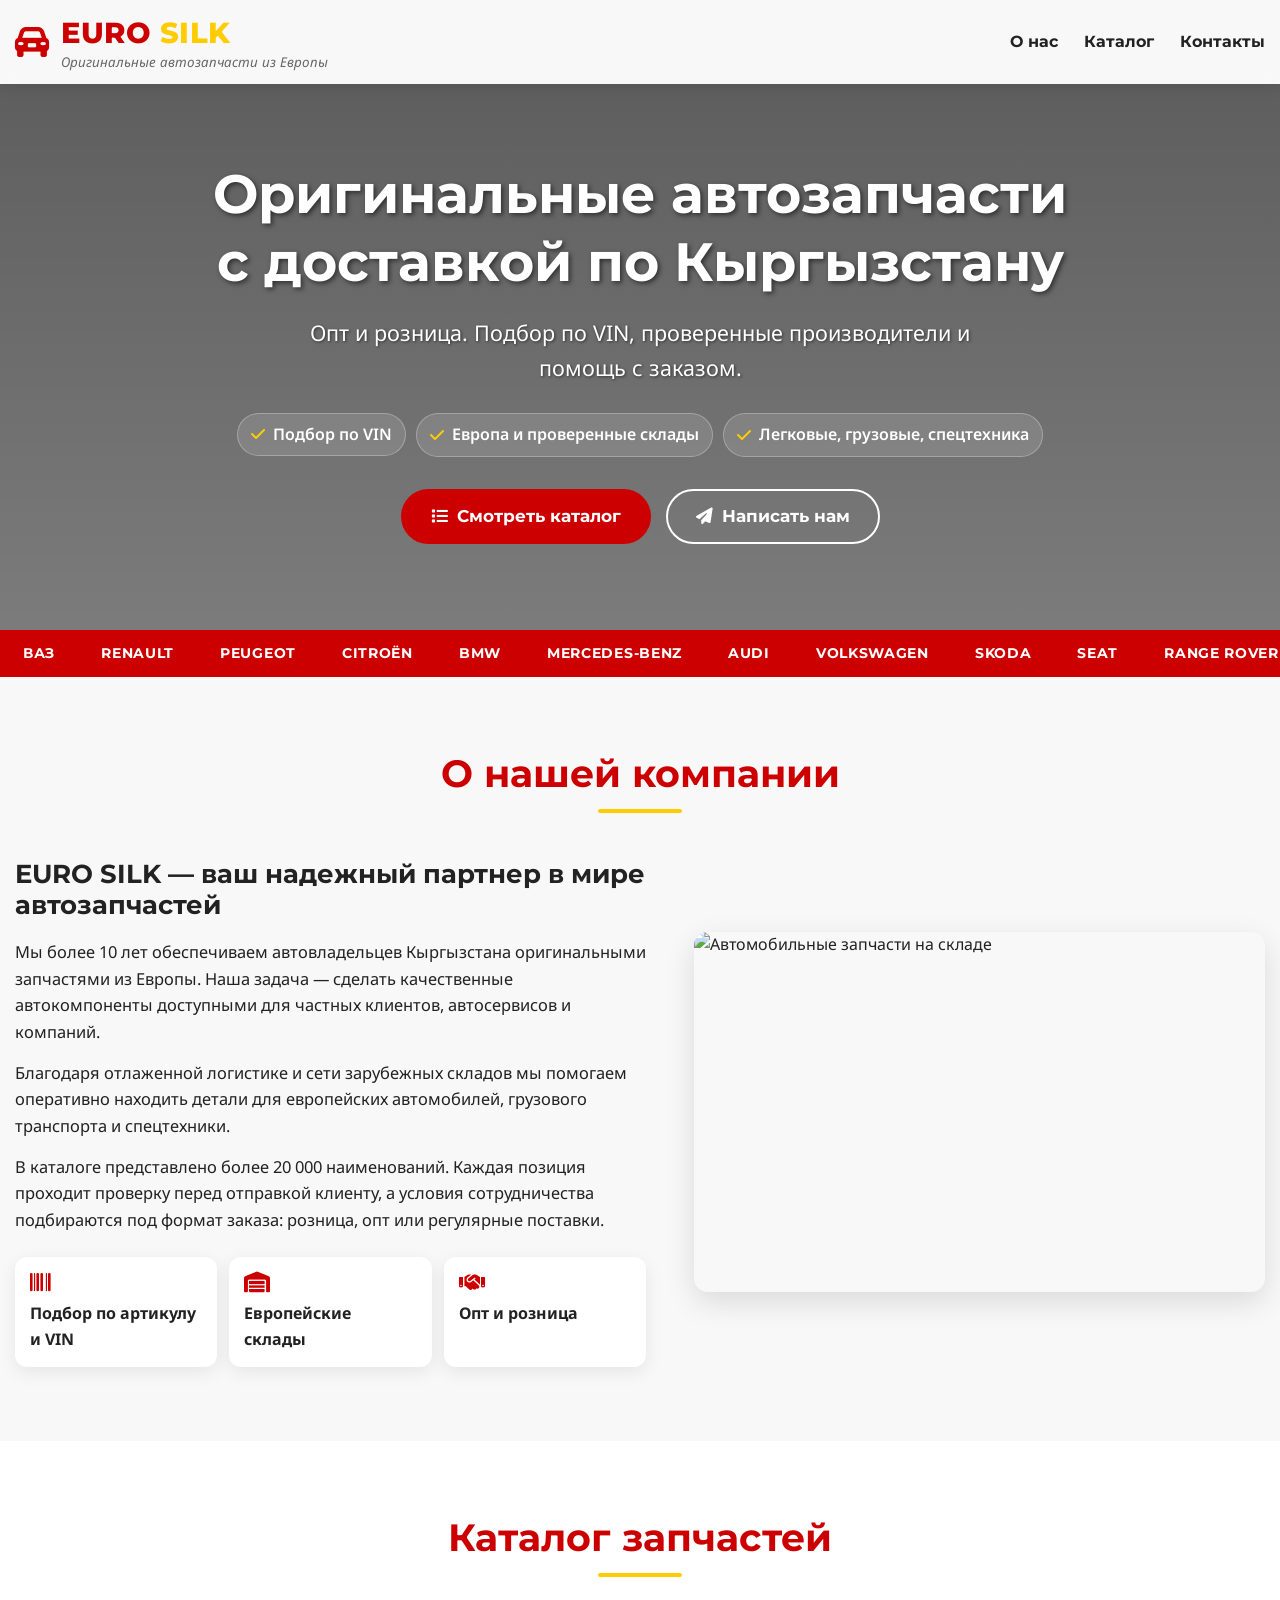
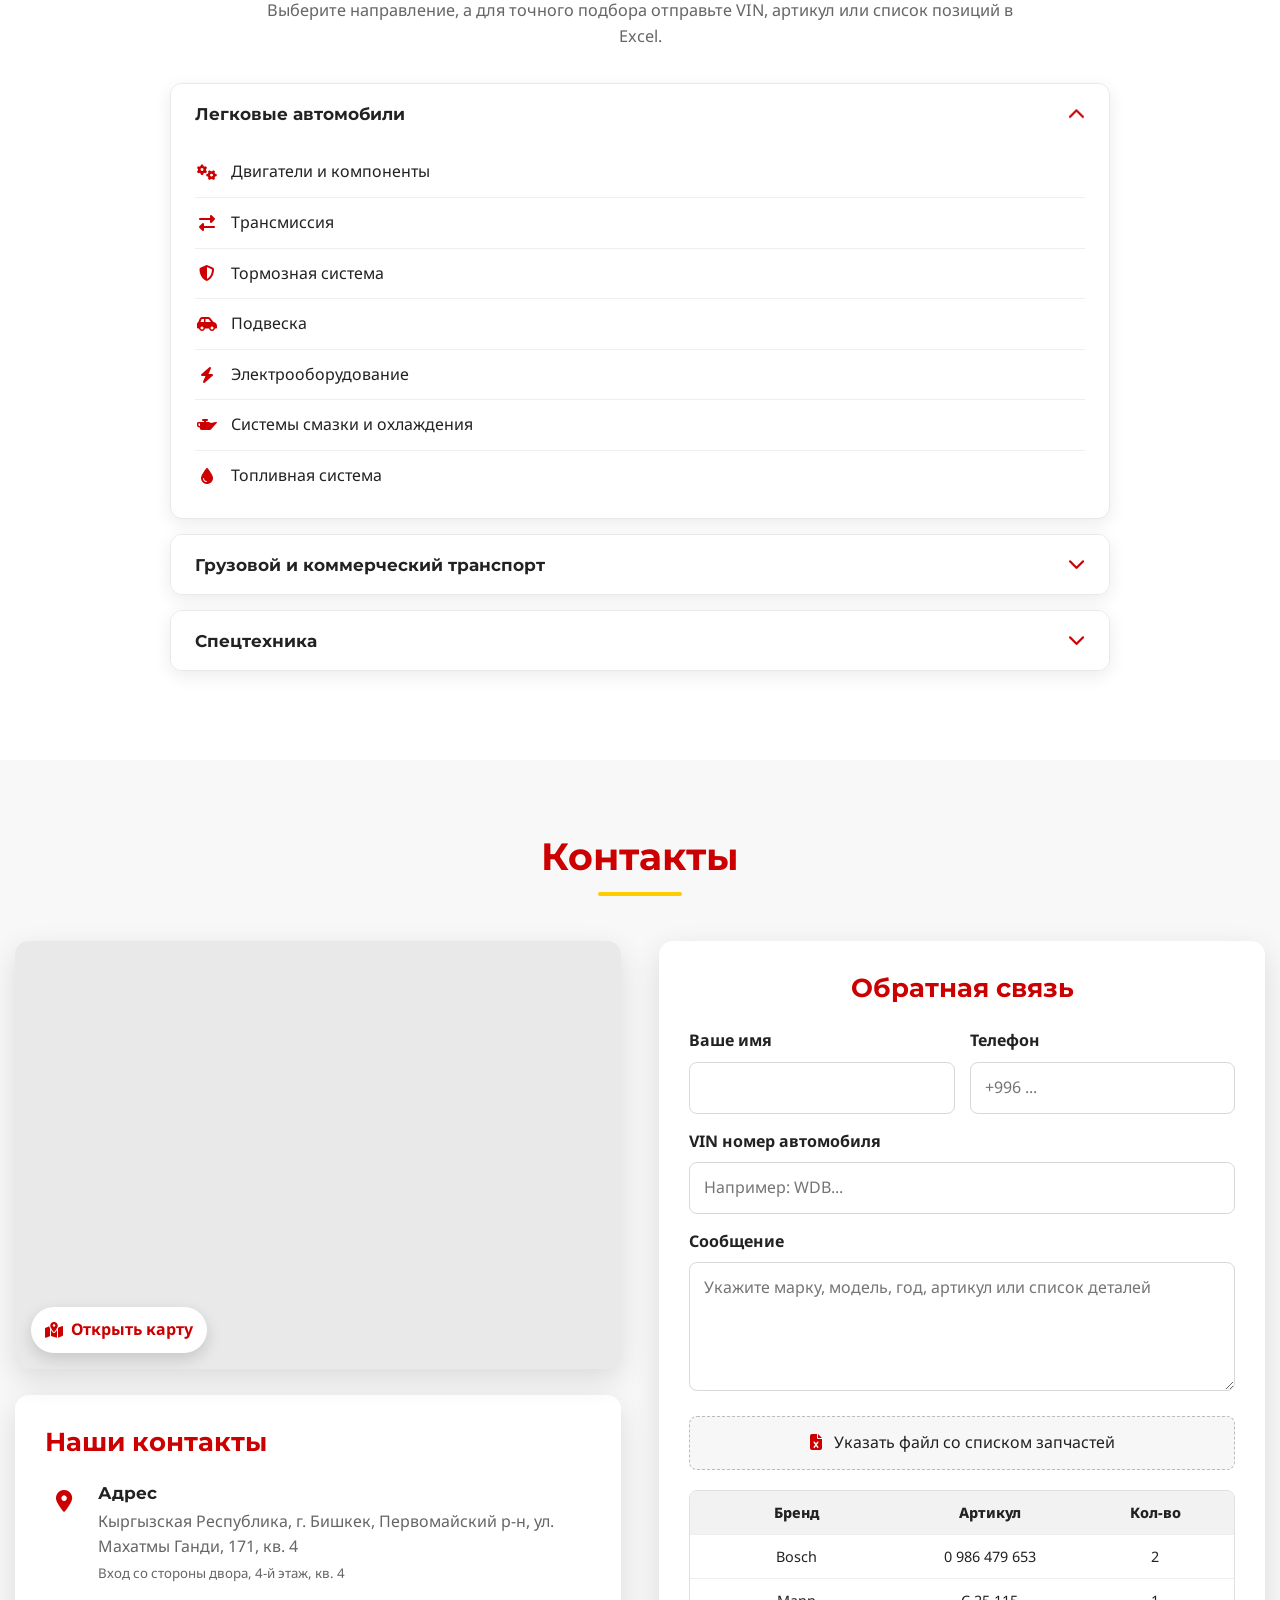
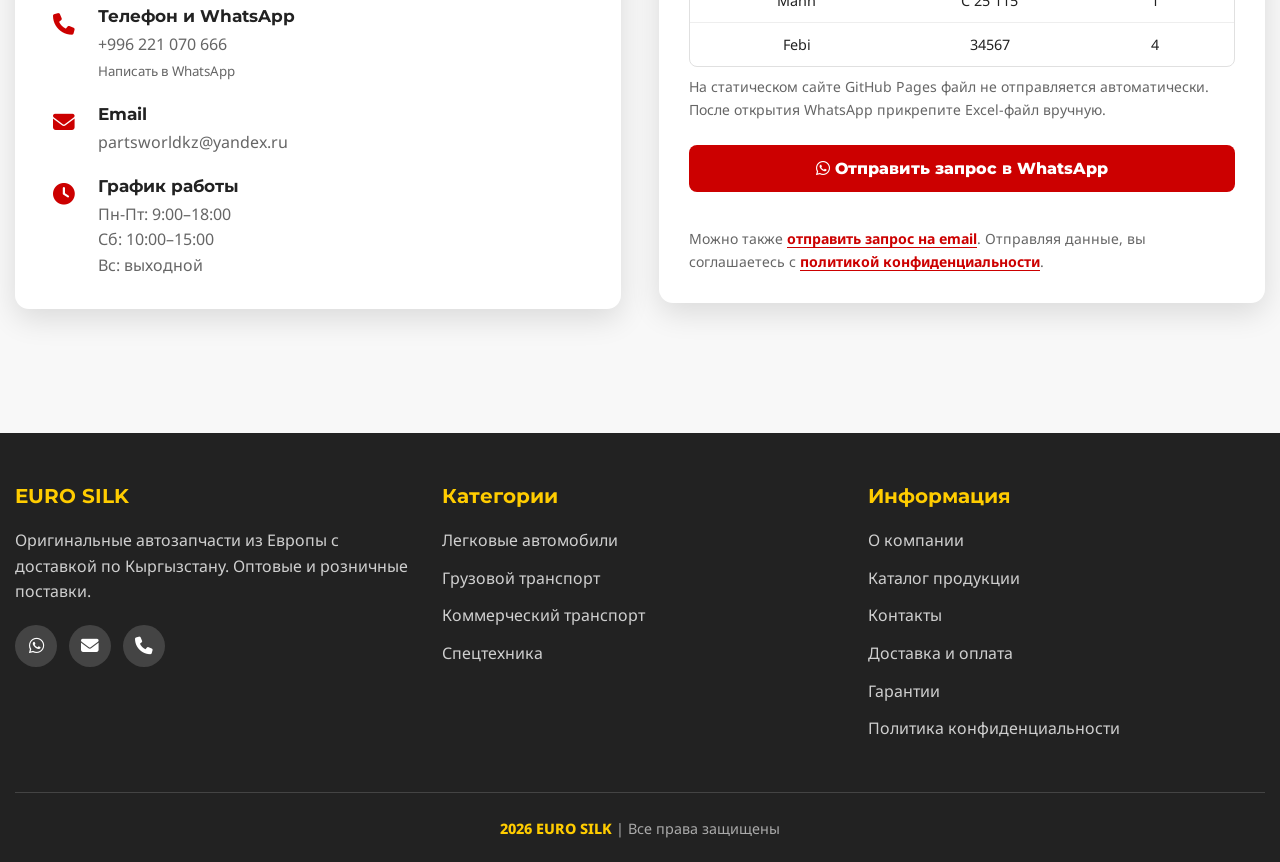
==== index.html @ 3d001e21 "Add files via upload" ====
<!doctype html>
<html lang="ru">
<head>
    <meta charset="utf-8">
    <meta name="viewport" content="width=device-width, initial-scale=1">
    <meta name="description" content="EURO SILK — оригинальные автозапчасти из Европы для легковых автомобилей, грузового транспорта и спецтехники с доставкой по Кыргызстану.">
    <meta name="theme-color" content="#cc0000">
    <meta property="og:title" content="EURO SILK | Автозапчасти из Европы в Кыргызстане">
    <meta property="og:description" content="Подбор по VIN, опт и розница, доставка по Кыргызстану.">
    <meta property="og:type" content="website">
    <title>EURO SILK | Автозапчасти из Европы в Кыргызстане</title>
    <link rel="icon" href="favicon.svg" type="image/svg+xml">
    <link rel="preconnect" href="https://fonts.googleapis.com">
    <link rel="preconnect" href="https://fonts.gstatic.com" crossorigin>
    <link rel="preconnect" href="https://cdnjs.cloudflare.com">
    <link rel="stylesheet" href="https://cdnjs.cloudflare.com/ajax/libs/font-awesome/6.4.0/css/all.min.css">
    <link href="https://fonts.googleapis.com/css2?family=Montserrat:wght@400;500;600;700;800&family=Noto+Sans:wght@400;500;600&display=swap" rel="stylesheet">
    <style>
        :root {
            --primary: #cc0000;
            --primary-dark: #a90000;
            --secondary: #ffcc00;
            --dark: #222222;
            --light: #f8f8f8;
            --muted: #666666;
            --white: #ffffff;
            --line: #e8e8e8;
            --shadow: 0 10px 30px rgba(0, 0, 0, 0.12);
            --transition: all 0.25s ease;
            --header-height: 84px;
        }

        * {
            box-sizing: border-box;
            margin: 0;
            padding: 0;
        }

        html {
            scroll-behavior: smooth;
            scroll-padding-top: calc(var(--header-height) + 18px);
        }

        body {
            min-width: 320px;
            font-family: 'Noto Sans', Arial, sans-serif;
            line-height: 1.6;
            color: var(--dark);
            background: var(--light);
            overflow-x: hidden;
        }

        h1,
        h2,
        h3,
        h4 {
            font-family: 'Montserrat', Arial, sans-serif;
            line-height: 1.25;
        }

        a {
            color: inherit;
            text-decoration: none;
            transition: var(--transition);
        }

        img {
            display: block;
            max-width: 100%;
            height: auto;
        }

        :focus-visible {
            outline: 3px solid var(--secondary);
            outline-offset: 3px;
        }

        .skip-link {
            position: absolute;
            left: 16px;
            top: -60px;
            z-index: 2000;
            padding: 10px 14px;
            border-radius: 999px;
            background: var(--dark);
            color: var(--white);
        }

        .skip-link:focus {
            top: 16px;
        }

        .container {
            width: min(100% - 30px, 1400px);
            margin: 0 auto;
        }

        .btn {
            display: inline-flex;
            align-items: center;
            justify-content: center;
            gap: 9px;
            min-height: 48px;
            padding: 12px 28px;
            border: 2px solid var(--primary);
            border-radius: 999px;
            background: var(--primary);
            color: var(--white);
            font-family: 'Montserrat', Arial, sans-serif;
            font-size: 1.04rem;
            font-weight: 700;
            text-align: center;
            cursor: pointer;
        }

        .btn:hover {
            transform: translateY(-2px);
            background: transparent;
            color: var(--primary);
            box-shadow: 0 10px 18px rgba(0, 0, 0, 0.12);
        }

        .btn-outline {
            border-color: var(--white);
            background: transparent;
            color: var(--white);
        }

        .btn-outline:hover {
            background: var(--white);
            color: var(--primary);
        }

        header {
            position: fixed;
            top: 0;
            left: 0;
            z-index: 1000;
            width: 100%;
            min-height: var(--header-height);
            background: rgba(255, 255, 255, 0.96);
            box-shadow: 0 2px 15px rgba(0, 0, 0, 0.1);
            backdrop-filter: blur(8px);
        }

        .header-container {
            min-height: var(--header-height);
            display: flex;
            align-items: center;
            justify-content: space-between;
            gap: 24px;
        }

        .logo {
            display: inline-flex;
            align-items: center;
            gap: 12px;
            flex-shrink: 0;
        }

        .logo:hover {
            transform: scale(1.01);
        }

        .logo-icon {
            color: var(--primary);
            font-size: 2.15rem;
        }

        .logo-text {
            font-family: 'Montserrat', Arial, sans-serif;
            font-size: 1.8rem;
            font-weight: 800;
            letter-spacing: 0.5px;
            color: var(--primary);
        }

        .logo-text span {
            color: var(--secondary);
        }

        .slogan {
            margin-top: -4px;
            color: var(--muted);
            font-size: 0.84rem;
            font-style: italic;
        }

        nav ul {
            display: flex;
            align-items: center;
            gap: 26px;
            list-style: none;
        }

        nav a {
            position: relative;
            display: inline-block;
            padding: 6px 0;
            font-family: 'Montserrat', Arial, sans-serif;
            font-weight: 700;
        }

        nav a:hover {
            color: var(--primary);
        }

        nav a::after {
            content: '';
            position: absolute;
            left: 0;
            bottom: 0;
            width: 0;
            height: 2px;
            background: var(--primary);
            transition: width 0.25s ease;
        }

        nav a:hover::after {
            width: 100%;
        }

        .mobile-menu-btn {
            display: none;
            width: 44px;
            height: 44px;
            border: 0;
            border-radius: 50%;
            background: #f2f2f2;
            color: var(--primary);
            font-size: 1.45rem;
            cursor: pointer;
        }

        .hero {
            min-height: 630px;
            display: flex;
            align-items: center;
            padding: calc(var(--header-height) + 60px) 0 70px;
            color: var(--white);
            text-align: center;
            background:
                linear-gradient(rgba(0, 0, 0, 0.64), rgba(0, 0, 0, 0.5)),
                url('https://images.unsplash.com/photo-1541899481282-d53bffe3c35d?auto=format&fit=crop&w=1920&q=80') center / cover no-repeat;
        }

        .hero-content {
            max-width: 880px;
            animation: fadeInUp 0.7s ease both;
        }

        .hero h1 {
            margin-bottom: 20px;
            font-size: clamp(2rem, 5vw, 3.4rem);
            text-shadow: 2px 2px 5px rgba(0, 0, 0, 0.55);
        }

        .hero p {
            margin: 0 auto 28px;
            max-width: 720px;
            font-size: clamp(1.05rem, 2vw, 1.35rem);
            text-shadow: 1px 1px 3px rgba(0, 0, 0, 0.55);
        }

        .hero-points {
            display: flex;
            flex-wrap: wrap;
            justify-content: center;
            gap: 10px;
            margin: 0 auto 32px;
            list-style: none;
        }

        .hero-points li {
            display: inline-flex;
            align-items: center;
            gap: 8px;
            padding: 8px 13px;
            border: 1px solid rgba(255, 255, 255, 0.28);
            border-radius: 999px;
            background: rgba(255, 255, 255, 0.12);
            backdrop-filter: blur(2px);
            font-weight: 600;
        }

        .hero-points i {
            color: var(--secondary);
        }

        .btn-container {
            display: flex;
            flex-wrap: wrap;
            justify-content: center;
            gap: 15px;
        }

        .brands-marquee {
            overflow: hidden;
            background: var(--primary);
            color: var(--white);
            padding: 12px 0;
        }

        .brands-track {
            display: flex;
            width: max-content;
            animation: scroll 34s linear infinite;
        }

        .brands-set {
            display: flex;
            align-items: center;
            white-space: nowrap;
        }

        .brand-item,
        .brand-icon {
            display: inline-flex;
            align-items: center;
            margin: 0 23px;
            font-family: 'Montserrat', Arial, sans-serif;
            font-size: 0.88rem;
            font-weight: 700;
            letter-spacing: 0.7px;
            text-transform: uppercase;
        }

        .brand-icon {
            color: var(--secondary);
            font-size: 1.05rem;
        }

        section {
            padding: 74px 0;
        }

        .section-title {
            margin-bottom: 45px;
            text-align: center;
        }

        .section-title h2 {
            position: relative;
            display: inline-block;
            padding-bottom: 15px;
            color: var(--primary);
            font-size: clamp(1.8rem, 3vw, 2.35rem);
        }

        .section-title h2::after {
            content: '';
            position: absolute;
            left: 50%;
            bottom: 0;
            width: 84px;
            height: 4px;
            border-radius: 999px;
            background: var(--secondary);
            transform: translateX(-50%);
        }

        .about-content {
            display: grid;
            grid-template-columns: minmax(0, 1.05fr) minmax(320px, 0.95fr);
            align-items: center;
            gap: 48px;
        }

        .about-text h3 {
            margin-bottom: 18px;
            color: var(--dark);
            font-size: clamp(1.35rem, 2vw, 1.85rem);
        }

        .about-text p {
            margin-bottom: 15px;
            font-size: 1.03rem;
        }

        .about-list {
            display: grid;
            grid-template-columns: repeat(3, 1fr);
            gap: 12px;
            margin-top: 24px;
            list-style: none;
        }

        .about-list li {
            min-height: 92px;
            padding: 15px;
            border-radius: 12px;
            background: var(--white);
            box-shadow: 0 5px 18px rgba(0, 0, 0, 0.08);
            font-weight: 700;
        }

        .about-list i {
            display: block;
            margin-bottom: 8px;
            color: var(--primary);
            font-size: 1.3rem;
        }

        .about-image {
            overflow: hidden;
            border-radius: 14px;
            box-shadow: var(--shadow);
        }

        .about-image img {
            width: 100%;
            min-height: 360px;
            object-fit: cover;
            transition: transform 0.5s ease;
        }

        .about-image:hover img {
            transform: scale(1.035);
        }

        .categories {
            background: #fff;
        }

        .catalog-intro {
            max-width: 760px;
            margin: -25px auto 34px;
            color: var(--muted);
            text-align: center;
            font-size: 1.02rem;
        }

        .catalog-accordion {
            max-width: 940px;
            margin: 0 auto;
        }

        .accordion-item {
            overflow: hidden;
            margin-bottom: 15px;
            border: 1px solid var(--line);
            border-radius: 12px;
            background: var(--white);
            box-shadow: 0 5px 18px rgba(0, 0, 0, 0.08);
        }

        .accordion-header {
            width: 100%;
            display: flex;
            align-items: center;
            justify-content: space-between;
            gap: 16px;
            padding: 19px 24px;
            border: 0;
            background: var(--white);
            color: var(--dark);
            font-family: 'Montserrat', Arial, sans-serif;
            font-size: 1.08rem;
            font-weight: 700;
            text-align: left;
            cursor: pointer;
            transition: var(--transition);
        }

        .accordion-header:hover {
            background: #f6f6f6;
        }

        .accordion-header i {
            color: var(--primary);
            transition: transform 0.25s ease;
        }

        .accordion-header[aria-expanded="true"] i {
            transform: rotate(180deg);
        }

        .accordion-content {
            max-height: 0;
            overflow: hidden;
            transition: max-height 0.28s ease;
        }

        .accordion-content ul {
            list-style: none;
            padding: 4px 24px 18px;
        }

        .accordion-content li {
            display: flex;
            align-items: center;
            padding: 12px 0;
            border-bottom: 1px solid #eeeeee;
        }

        .accordion-content li:last-child {
            border-bottom: 0;
        }

        .accordion-content li i {
            width: 24px;
            margin-right: 12px;
            color: var(--primary);
            text-align: center;
        }

        .contacts-content {
            display: grid;
            grid-template-columns: minmax(0, 1fr) minmax(320px, 1fr);
            gap: 38px;
            align-items: start;
        }

        .contacts-left {
            display: flex;
            flex-direction: column;
            gap: 26px;
        }

        .map-container {
            overflow: hidden;
            min-height: 420px;
            border-radius: 14px;
            background: #e9e9e9;
            box-shadow: var(--shadow);
            position: relative;
        }

        .map-container iframe {
            width: 100%;
            height: 420px;
            border: 0;
        }

        .map-link {
            position: absolute;
            left: 16px;
            bottom: 16px;
            display: inline-flex;
            align-items: center;
            gap: 8px;
            padding: 10px 14px;
            border-radius: 999px;
            background: var(--white);
            color: var(--primary);
            font-weight: 700;
            box-shadow: 0 6px 16px rgba(0, 0, 0, 0.15);
        }

        .contact-info,
        .feedback-form {
            padding: 30px;
            border-radius: 14px;
            background: var(--white);
            box-shadow: var(--shadow);
        }

        .contact-info h3,
        .feedback-form h3 {
            margin-bottom: 24px;
            color: var(--primary);
            font-size: 1.65rem;
        }

        .feedback-form h3 {
            text-align: center;
        }

        .contact-item {
            display: flex;
            gap: 15px;
            margin-bottom: 20px;
        }

        .contact-item:last-child {
            margin-bottom: 0;
        }

        .contact-icon {
            min-width: 38px;
            padding-top: 2px;
            color: var(--primary);
            font-size: 1.35rem;
            text-align: center;
        }

        .contact-details h4 {
            margin-bottom: 5px;
            font-size: 1.08rem;
        }

        .contact-details p,
        .contact-details small {
            color: var(--muted);
        }

        .contact-details a:hover {
            color: var(--primary);
        }

        .form-row {
            display: grid;
            grid-template-columns: 1fr 1fr;
            gap: 15px;
        }

        .form-group {
            margin-bottom: 15px;
        }

        .form-group label {
            display: block;
            margin-bottom: 8px;
            font-weight: 700;
        }

        .form-control {
            width: 100%;
            padding: 12px 14px;
            border: 1px solid #d8d8d8;
            border-radius: 8px;
            background: var(--white);
            color: var(--dark);
            font: inherit;
            transition: var(--transition);
        }

        .form-control:focus {
            border-color: var(--primary);
            outline: none;
            box-shadow: 0 0 0 4px rgba(204, 0, 0, 0.1);
        }

        textarea.form-control {
            min-height: 112px;
            resize: vertical;
        }

        .file-upload {
            margin-top: 18px;
        }

        .file-upload-label {
            position: relative;
            display: block;
            padding: 13px 15px;
            border: 1px dashed #bbbbbb;
            border-radius: 8px;
            background: #f7f7f7;
            text-align: center;
            cursor: pointer;
            transition: var(--transition);
        }

        .file-upload-label:hover {
            border-color: var(--primary);
            background: #f0f0f0;
        }

        .file-upload-label i {
            margin-right: 8px;
            color: var(--primary);
        }

        .file-upload-input {
            position: absolute;
            inset: 0;
            width: 100%;
            height: 100%;
            opacity: 0;
            cursor: pointer;
        }

        .file-name,
        .form-note,
        .form-status {
            margin-top: 9px;
            color: var(--muted);
            font-size: 0.88rem;
        }

        .form-status {
            min-height: 1.3em;
            color: var(--primary);
            font-weight: 700;
            text-align: center;
        }

        .excel-example {
            overflow: hidden;
            margin-top: 20px;
            border: 1px solid #e0e0e0;
            border-radius: 8px;
        }

        .excel-header,
        .excel-row {
            display: grid;
            grid-template-columns: 1fr 1fr 0.7fr;
            gap: 8px;
            padding: 10px 14px;
            font-size: 0.9rem;
            text-align: center;
        }

        .excel-header {
            background: #f2f2f2;
            font-weight: 800;
        }

        .excel-row {
            border-top: 1px solid #eeeeee;
        }

        .form-submit {
            width: 100%;
            margin-top: 24px;
            border: 0;
            border-radius: 8px;
            background: var(--primary);
            color: var(--white);
            padding: 14px 18px;
            font-family: 'Montserrat', Arial, sans-serif;
            font-size: 1rem;
            font-weight: 800;
            cursor: pointer;
            transition: var(--transition);
        }

        .form-submit:hover {
            background: var(--primary-dark);
            transform: translateY(-2px);
            box-shadow: 0 8px 18px rgba(0, 0, 0, 0.12);
        }

        .email-fallback,
        .privacy-link {
            color: var(--primary);
            font-weight: 700;
            text-decoration: underline;
            text-underline-offset: 3px;
        }

        footer {
            margin-top: 50px;
            padding: 50px 0 22px;
            background: var(--dark);
            color: var(--white);
        }

        .footer-content {
            display: grid;
            grid-template-columns: repeat(3, minmax(0, 1fr));
            gap: 30px;
            margin-bottom: 38px;
        }

        .footer-column h3 {
            margin-bottom: 20px;
            color: var(--secondary);
            font-size: 1.28rem;
        }

        .footer-column p,
        .footer-links a {
            color: #cfcfcf;
        }

        .footer-links {
            list-style: none;
        }

        .footer-links li {
            margin-bottom: 12px;
        }

        .footer-links a:hover {
            color: var(--white);
            padding-left: 4px;
        }

        .social-icons {
            display: flex;
            flex-wrap: wrap;
            gap: 12px;
            margin-top: 20px;
        }

        .social-icon {
            display: inline-flex;
            align-items: center;
            justify-content: center;
            width: 42px;
            height: 42px;
            border-radius: 50%;
            background: #444444;
            color: var(--white);
            font-size: 1.1rem;
        }

        .social-icon:hover {
            background: var(--primary);
            transform: translateY(-2px);
        }

        .copyright {
            border-top: 1px solid #444444;
            padding-top: 24px;
            color: #aaaaaa;
            font-size: 0.9rem;
            text-align: center;
        }

        .copyright span {
            color: var(--secondary);
            font-weight: 800;
        }

        @keyframes scroll {
            from { transform: translateX(0); }
            to { transform: translateX(-50%); }
        }

        @keyframes fadeInUp {
            from {
                opacity: 0;
                transform: translateY(18px);
            }
            to {
                opacity: 1;
                transform: translateY(0);
            }
        }

        @media (max-width: 992px) {
            :root {
                --header-height: 78px;
            }

            .about-content,
            .contacts-content {
                grid-template-columns: 1fr;
            }

            .about-list {
                grid-template-columns: repeat(3, minmax(0, 1fr));
            }

            .footer-content {
                grid-template-columns: repeat(2, minmax(0, 1fr));
            }
        }

        @media (max-width: 768px) {
            .mobile-menu-btn {
                display: inline-flex;
                align-items: center;
                justify-content: center;
            }

            nav {
                position: fixed;
                top: var(--header-height);
                left: 0;
                width: 100%;
                padding: 20px 15px 24px;
                background: var(--white);
                box-shadow: 0 8px 18px rgba(0, 0, 0, 0.12);
                transform: translateY(-145%);
                transition: transform 0.25s ease;
            }

            nav.active {
                transform: translateY(0);
            }

            nav ul {
                flex-direction: column;
                gap: 14px;
            }

            .hero {
                min-height: 560px;
                padding-top: calc(var(--header-height) + 48px);
            }

            .brand-item,
            .brand-icon {
                margin: 0 15px;
                font-size: 0.76rem;
            }

            .form-row,
            .about-list {
                grid-template-columns: 1fr;
            }

            .footer-content {
                grid-template-columns: 1fr;
            }
        }

        @media (max-width: 560px) {
            .container {
                width: min(100% - 24px, 1400px);
            }

            .logo-text {
                font-size: 1.45rem;
            }

            .slogan {
                max-width: 205px;
                font-size: 0.76rem;
            }

            .hero {
                min-height: 520px;
            }

            .btn-container {
                flex-direction: column;
                align-items: stretch;
            }

            .contact-info,
            .feedback-form {
                padding: 24px 18px;
            }

            .map-container,
            .map-container iframe {
                min-height: 360px;
                height: 360px;
            }

            .footer-column {
                text-align: center;
            }

            .social-icons {
                justify-content: center;
            }
        }

        @media (prefers-reduced-motion: reduce) {
            *,
            *::before,
            *::after {
                scroll-behavior: auto !important;
                animation-duration: 0.01ms !important;
                animation-iteration-count: 1 !important;
                transition-duration: 0.01ms !important;
            }

            .brands-track {
                animation: none;
            }
        }
    </style>
    <noscript>
        <style>
            .accordion-content { max-height: none; }
            .mobile-menu-btn { display: none; }
            @media (max-width: 768px) {
                nav { position: static; transform: none; box-shadow: none; padding: 0; }
                nav ul { flex-direction: row; flex-wrap: wrap; justify-content: center; }
            }
        </style>
    </noscript>
</head>
<body id="top">
    <a class="skip-link" href="#main">Перейти к содержанию</a>

    <header>
        <div class="container header-container">
            <a href="#top" class="logo" aria-label="EURO SILK — на главную">
                <i class="fas fa-car-alt logo-icon" aria-hidden="true"></i>
                <div>
                    <div class="logo-text">EURO <span>SILK</span></div>
                    <div class="slogan">Оригинальные автозапчасти из Европы</div>
                </div>
            </a>

            <button class="mobile-menu-btn" type="button" aria-label="Открыть меню" aria-controls="mainNav" aria-expanded="false">
                <i class="fas fa-bars" aria-hidden="true"></i>
            </button>

            <nav id="mainNav" aria-label="Основная навигация">
                <ul>
                    <li><a href="#about">О нас</a></li>
                    <li><a href="#catalog">Каталог</a></li>
                    <li><a href="#contacts">Контакты</a></li>
                </ul>
            </nav>
        </div>
    </header>

    <main id="main">
        <section class="hero" aria-labelledby="hero-title">
            <div class="container hero-content">
                <h1 id="hero-title">Оригинальные автозапчасти с доставкой по Кыргызстану</h1>
                <p>Опт и розница. Подбор по VIN, проверенные производители и помощь с заказом.</p>
                <ul class="hero-points" aria-label="Преимущества">
                    <li><i class="fas fa-check" aria-hidden="true"></i> Подбор по VIN</li>
                    <li><i class="fas fa-check" aria-hidden="true"></i> Европа и проверенные склады</li>
                    <li><i class="fas fa-check" aria-hidden="true"></i> Легковые, грузовые, спецтехника</li>
                </ul>
                <div class="btn-container">
                    <a href="#catalog" class="btn"><i class="fas fa-list" aria-hidden="true"></i> Смотреть каталог</a>
                    <a href="#contacts" class="btn btn-outline"><i class="fas fa-paper-plane" aria-hidden="true"></i> Написать нам</a>
                </div>
            </div>
        </section>

        <div class="brands-marquee" aria-label="Марки и направления поставок">
            <div class="brands-track">
                <div class="brands-set">
                    <span class="brand-item">ВАЗ</span>
                    <span class="brand-item">Renault</span>
                    <span class="brand-item">Peugeot</span>
                    <span class="brand-item">Citroën</span>
                    <span class="brand-item">BMW</span>
                    <span class="brand-item">Mercedes-Benz</span>
                    <span class="brand-item">Audi</span>
                    <span class="brand-item">Volkswagen</span>
                    <span class="brand-item">Skoda</span>
                    <span class="brand-item">SEAT</span>
                    <span class="brand-item">Range Rover</span>
                    <span class="brand-item">Kia</span>
                    <span class="brand-item">Hyundai</span>
                    <span class="brand-item">Ford</span>
                    <span class="brand-item">Opel</span>
                    <span class="brand-icon"><i class="fas fa-truck" aria-hidden="true"></i></span>
                    <span class="brand-item">Kamaz</span>
                    <span class="brand-item">Scania</span>
                    <span class="brand-item">DAF</span>
                    <span class="brand-item">MAN</span>
                    <span class="brand-item">Volvo</span>
                    <span class="brand-item">Iveco</span>
                    <span class="brand-item">Renault Trucks</span>
                    <span class="brand-icon"><i class="fas fa-tractor" aria-hidden="true"></i></span>
                    <span class="brand-item">JCB</span>
                    <span class="brand-item">CAT</span>
                    <span class="brand-item">Cummins</span>
                    <span class="brand-item">Kubota</span>
                    <span class="brand-item">ZF</span>
                    <span class="brand-item">Madara</span>
                </div>
                <div class="brands-set" aria-hidden="true">
                    <span class="brand-item">ВАЗ</span>
                    <span class="brand-item">Renault</span>
                    <span class="brand-item">Peugeot</span>
                    <span class="brand-item">Citroën</span>
                    <span class="brand-item">BMW</span>
                    <span class="brand-item">Mercedes-Benz</span>
                    <span class="brand-item">Audi</span>
                    <span class="brand-item">Volkswagen</span>
                    <span class="brand-item">Skoda</span>
                    <span class="brand-item">SEAT</span>
                    <span class="brand-item">Range Rover</span>
                    <span class="brand-item">Kia</span>
                    <span class="brand-item">Hyundai</span>
                    <span class="brand-item">Ford</span>
                    <span class="brand-item">Opel</span>
                    <span class="brand-icon"><i class="fas fa-truck" aria-hidden="true"></i></span>
                    <span class="brand-item">Kamaz</span>
                    <span class="brand-item">Scania</span>
                    <span class="brand-item">DAF</span>
                    <span class="brand-item">MAN</span>
                    <span class="brand-item">Volvo</span>
                    <span class="brand-item">Iveco</span>
                    <span class="brand-item">Renault Trucks</span>
                    <span class="brand-icon"><i class="fas fa-tractor" aria-hidden="true"></i></span>
                    <span class="brand-item">JCB</span>
                    <span class="brand-item">CAT</span>
                    <span class="brand-item">Cummins</span>
                    <span class="brand-item">Kubota</span>
                    <span class="brand-item">ZF</span>
                    <span class="brand-item">Madara</span>
                </div>
            </div>
        </div>

        <section id="about">
            <div class="container">
                <div class="section-title">
                    <h2>О нашей компании</h2>
                </div>
                <div class="about-content">
                    <div class="about-text">
                        <h3>EURO SILK — ваш надежный партнер в мире автозапчастей</h3>
                        <p>Мы более 10 лет обеспечиваем автовладельцев Кыргызстана оригинальными запчастями из Европы. Наша задача — сделать качественные автокомпоненты доступными для частных клиентов, автосервисов и компаний.</p>
                        <p>Благодаря отлаженной логистике и сети зарубежных складов мы помогаем оперативно находить детали для европейских автомобилей, грузового транспорта и спецтехники.</p>
                        <p>В каталоге представлено более 20 000 наименований. Каждая позиция проходит проверку перед отправкой клиенту, а условия сотрудничества подбираются под формат заказа: розница, опт или регулярные поставки.</p>
                        <ul class="about-list">
                            <li><i class="fas fa-barcode" aria-hidden="true"></i>Подбор по артикулу и VIN</li>
                            <li><i class="fas fa-warehouse" aria-hidden="true"></i>Европейские склады</li>
                            <li><i class="fas fa-handshake" aria-hidden="true"></i>Опт и розница</li>
                        </ul>
                    </div>
                    <div class="about-image">
                        <img src="https://images.unsplash.com/photo-1551830820-330a71b99659?auto=format&fit=crop&w=900&q=80" alt="Автомобильные запчасти на складе" loading="lazy">
                    </div>
                </div>
            </div>
        </section>

        <section id="catalog" class="categories">
            <div class="container">
                <div class="section-title">
                    <h2>Каталог запчастей</h2>
                </div>
                <p class="catalog-intro">Выберите направление, а для точного подбора отправьте VIN, артикул или список позиций в Excel.</p>
                <div class="catalog-accordion">
                    <div class="accordion-item">
                        <button class="accordion-header" type="button" aria-expanded="true" aria-controls="catalog-cars">
                            <span>Легковые автомобили</span>
                            <i class="fas fa-chevron-down" aria-hidden="true"></i>
                        </button>
                        <div class="accordion-content" id="catalog-cars">
                            <ul>
                                <li><i class="fas fa-cogs" aria-hidden="true"></i> Двигатели и компоненты</li>
                                <li><i class="fas fa-exchange-alt" aria-hidden="true"></i> Трансмиссия</li>
                                <li><i class="fas fa-shield-alt" aria-hidden="true"></i> Тормозная система</li>
                                <li><i class="fas fa-car-side" aria-hidden="true"></i> Подвеска</li>
                                <li><i class="fas fa-bolt" aria-hidden="true"></i> Электрооборудование</li>
                                <li><i class="fas fa-oil-can" aria-hidden="true"></i> Системы смазки и охлаждения</li>
                                <li><i class="fas fa-tint" aria-hidden="true"></i> Топливная система</li>
                            </ul>
                        </div>
                    </div>

                    <div class="accordion-item">
                        <button class="accordion-header" type="button" aria-expanded="false" aria-controls="catalog-trucks">
                            <span>Грузовой и коммерческий транспорт</span>
                            <i class="fas fa-chevron-down" aria-hidden="true"></i>
                        </button>
                        <div class="accordion-content" id="catalog-trucks">
                            <ul>
                                <li><i class="fas fa-cog" aria-hidden="true"></i> Дизельные двигатели</li>
                                <li><i class="fas fa-exchange-alt" aria-hidden="true"></i> Коробки передач</li>
                                <li><i class="fas fa-truck-monster" aria-hidden="true"></i> Мосты и подвеска</li>
                                <li><i class="fas fa-oil-can" aria-hidden="true"></i> Гидравлика</li>
                                <li><i class="fas fa-bus" aria-hidden="true"></i> Запчасти для автобусов</li>
                            </ul>
                        </div>
                    </div>

                    <div class="accordion-item">
                        <button class="accordion-header" type="button" aria-expanded="false" aria-controls="catalog-special">
                            <span>Спецтехника</span>
                            <i class="fas fa-chevron-down" aria-hidden="true"></i>
                        </button>
                        <div class="accordion-content" id="catalog-special">
                            <ul>
                                <li><i class="fas fa-tractor" aria-hidden="true"></i> Запчасти для экскаваторов</li>
                                <li><i class="fas fa-hammer" aria-hidden="true"></i> Компоненты бульдозеров</li>
                                <li><i class="fas fa-tractor" aria-hidden="true"></i> Сельхозтехника</li>
                                <li><i class="fas fa-pallet" aria-hidden="true"></i> Складская техника</li>
                            </ul>
                        </div>
                    </div>
                </div>
            </div>
        </section>

        <section id="contacts">
            <div class="container">
                <div class="section-title">
                    <h2>Контакты</h2>
                </div>
                <div class="contacts-content">
                    <div class="contacts-left">
                        <div class="map-container" aria-label="Карта расположения офиса EURO SILK">
                            <iframe title="Карта: EURO SILK, Бишкек, улица Махатмы Ганди, 171" src="https://www.openstreetmap.org/export/embed.html?bbox=74.5598%2C42.8696%2C74.5798%2C42.8796&amp;layer=mapnik&amp;marker=42.8746%2C74.5698" loading="lazy" referrerpolicy="no-referrer-when-downgrade"></iframe>
                            <a class="map-link" href="https://www.openstreetmap.org/?mlat=42.8746&amp;mlon=74.5698#map=16/42.8746/74.5698" target="_blank" rel="noopener noreferrer">
                                <i class="fas fa-map-location-dot" aria-hidden="true"></i> Открыть карту
                            </a>
                        </div>

                        <div class="contact-info">
                            <h3>Наши контакты</h3>
                            <div class="contact-item">
                                <div class="contact-icon"><i class="fas fa-map-marker-alt" aria-hidden="true"></i></div>
                                <div class="contact-details">
                                    <h4>Адрес</h4>
                                    <p>Кыргызская Республика, г. Бишкек, Первомайский р-н, ул. Махатмы Ганди, 171, кв. 4</p>
                                    <small>Вход со стороны двора, 4-й этаж, кв. 4</small>
                                </div>
                            </div>
                            <div class="contact-item">
                                <div class="contact-icon"><i class="fas fa-phone" aria-hidden="true"></i></div>
                                <div class="contact-details">
                                    <h4>Телефон и WhatsApp</h4>
                                    <p><a href="tel:+996221070666">+996 221 070 666</a></p>
                                    <small><a href="https://wa.me/996221070666" target="_blank" rel="noopener noreferrer">Написать в WhatsApp</a></small>
                                </div>
                            </div>
                            <div class="contact-item">
                                <div class="contact-icon"><i class="fas fa-envelope" aria-hidden="true"></i></div>
                                <div class="contact-details">
                                    <h4>Email</h4>
                                    <p><a href="mailto:partsworldkz@yandex.ru">partsworldkz@yandex.ru</a></p>
                                </div>
                            </div>
                            <div class="contact-item">
                                <div class="contact-icon"><i class="fas fa-clock" aria-hidden="true"></i></div>
                                <div class="contact-details">
                                    <h4>График работы</h4>
                                    <p>Пн-Пт: 9:00–18:00</p>
                                    <p>Сб: 10:00–15:00</p>
                                    <p>Вс: выходной</p>
                                </div>
                            </div>
                        </div>
                    </div>

                    <div class="feedback-form">
                        <h3>Обратная связь</h3>
                        <form id="feedbackForm" novalidate>
                            <div class="form-row">
                                <div class="form-group">
                                    <label for="name">Ваше имя</label>
                                    <input type="text" id="name" name="name" class="form-control" autocomplete="name" required>
                                </div>
                                <div class="form-group">
                                    <label for="phone">Телефон</label>
                                    <input type="tel" id="phone" name="phone" class="form-control" inputmode="tel" autocomplete="tel" placeholder="+996 ..." required>
                                </div>
                            </div>
                            <div class="form-group">
                                <label for="vin">VIN номер автомобиля</label>
                                <input type="text" id="vin" name="vin" class="form-control" autocomplete="off" maxlength="17" placeholder="Например: WDB...">
                            </div>
                            <div class="form-group">
                                <label for="message">Сообщение</label>
                                <textarea id="message" name="message" class="form-control" rows="4" placeholder="Укажите марку, модель, год, артикул или список деталей"></textarea>
                            </div>

                            <div class="file-upload">
                                <label class="file-upload-label">
                                    <i class="fas fa-file-excel" aria-hidden="true"></i> Указать файл со списком запчастей
                                    <input type="file" id="file" name="file" class="file-upload-input" accept=".xlsx,.xls,.csv">
                                </label>
                                <div id="file-name" class="file-name" aria-live="polite"></div>
                                <div class="excel-example" aria-label="Пример таблицы Excel">
                                    <div class="excel-header">
                                        <span>Бренд</span>
                                        <span>Артикул</span>
                                        <span>Кол-во</span>
                                    </div>
                                    <div class="excel-row">
                                        <span>Bosch</span>
                                        <span>0 986 479 653</span>
                                        <span>2</span>
                                    </div>
                                    <div class="excel-row">
                                        <span>Mann</span>
                                        <span>C 25 115</span>
                                        <span>1</span>
                                    </div>
                                    <div class="excel-row">
                                        <span>Febi</span>
                                        <span>34567</span>
                                        <span>4</span>
                                    </div>
                                </div>
                                <p class="form-note">На статическом сайте GitHub Pages файл не отправляется автоматически. После открытия WhatsApp прикрепите Excel-файл вручную.</p>
                            </div>

                            <button type="submit" class="form-submit"><i class="fab fa-whatsapp" aria-hidden="true"></i> Отправить запрос в WhatsApp</button>
                            <p class="form-status" id="form-status" aria-live="polite"></p>
                            <p class="form-note">Можно также <a href="mailto:partsworldkz@yandex.ru" class="email-fallback" id="emailFallback">отправить запрос на email</a>. Отправляя данные, вы соглашаетесь с <a class="privacy-link" href="privacy.html">политикой конфиденциальности</a>.</p>
                        </form>
                    </div>
                </div>
            </div>
        </section>
    </main>

    <footer>
        <div class="container">
            <div class="footer-content">
                <div class="footer-column">
                    <h3>EURO SILK</h3>
                    <p>Оригинальные автозапчасти из Европы с доставкой по Кыргызстану. Оптовые и розничные поставки.</p>
                    <div class="social-icons" aria-label="Быстрые контакты">
                        <a href="https://wa.me/996221070666" class="social-icon" target="_blank" rel="noopener noreferrer" aria-label="WhatsApp"><i class="fab fa-whatsapp" aria-hidden="true"></i></a>
                        <a href="mailto:partsworldkz@yandex.ru" class="social-icon" aria-label="Email"><i class="fas fa-envelope" aria-hidden="true"></i></a>
                        <a href="tel:+996221070666" class="social-icon" aria-label="Позвонить"><i class="fas fa-phone" aria-hidden="true"></i></a>
                    </div>
                </div>
                <div class="footer-column">
                    <h3>Категории</h3>
                    <ul class="footer-links">
                        <li><a href="#catalog">Легковые автомобили</a></li>
                        <li><a href="#catalog">Грузовой транспорт</a></li>
                        <li><a href="#catalog">Коммерческий транспорт</a></li>
                        <li><a href="#catalog">Спецтехника</a></li>
                    </ul>
                </div>
                <div class="footer-column">
                    <h3>Информация</h3>
                    <ul class="footer-links">
                        <li><a href="#about">О компании</a></li>
                        <li><a href="#catalog">Каталог продукции</a></li>
                        <li><a href="#contacts">Контакты</a></li>
                        <li><a href="#contacts">Доставка и оплата</a></li>
                        <li><a href="#contacts">Гарантии</a></li>
                        <li><a href="privacy.html">Политика конфиденциальности</a></li>
                    </ul>
                </div>
            </div>
            <div class="copyright">
                <p><span>2026 EURO SILK</span> | Все права защищены</p>
            </div>
        </div>
    </footer>

    <script>
        const WHATSAPP_PHONE = '996221070666';
        const CONTACT_EMAIL = 'partsworldkz@yandex.ru';

        const accordionHeaders = document.querySelectorAll('.accordion-header');

        function setAccordionHeight(button) {
            const content = document.getElementById(button.getAttribute('aria-controls'));
            if (!content) return;

            if (button.getAttribute('aria-expanded') === 'true') {
                content.style.maxHeight = `${content.scrollHeight}px`;
            } else {
                content.style.maxHeight = null;
            }
        }

        accordionHeaders.forEach((button) => {
            setAccordionHeight(button);
            button.addEventListener('click', () => {
                const isOpen = button.getAttribute('aria-expanded') === 'true';
                button.setAttribute('aria-expanded', String(!isOpen));
                setAccordionHeight(button);
            });
        });

        window.addEventListener('resize', () => {
            accordionHeaders.forEach(setAccordionHeight);
        });

        document.querySelectorAll('a[href^="#"]').forEach((anchor) => {
            anchor.addEventListener('click', function (event) {
                const href = this.getAttribute('href');
                if (!href || href === '#') return;

                const target = document.querySelector(href);
                if (!target) return;

                event.preventDefault();
                target.scrollIntoView({ behavior: 'smooth', block: 'start' });
            });
        });

        const fileInput = document.getElementById('file');
        const fileName = document.getElementById('file-name');

        if (fileInput && fileName) {
            fileInput.addEventListener('change', function () {
                fileName.textContent = this.files.length > 0 ? `Выбран файл: ${this.files[0].name}` : '';
            });
        }

        const feedbackForm = document.getElementById('feedbackForm');
        const formStatus = document.getElementById('form-status');
        const emailFallback = document.getElementById('emailFallback');

        function getValue(id) {
            const field = document.getElementById(id);
            return field ? field.value.trim() : '';
        }

        function buildRequestText() {
            const name = getValue('name');
            const phone = getValue('phone');
            const vin = getValue('vin').toUpperCase();
            const message = getValue('message');
            const fileText = fileInput && fileInput.files.length > 0
                ? `Файл: ${fileInput.files[0].name} (прикреплю вручную)`
                : '';

            return [
                'Здравствуйте! Хочу уточнить наличие и цену запчастей.',
                name ? `Имя: ${name}` : '',
                phone ? `Телефон: ${phone}` : '',
                vin ? `VIN: ${vin}` : '',
                message ? `Сообщение: ${message}` : '',
                fileText
            ].filter(Boolean).join('\n');
        }

        if (feedbackForm) {
            feedbackForm.addEventListener('submit', function (event) {
                event.preventDefault();

                if (!feedbackForm.checkValidity()) {
                    feedbackForm.reportValidity();
                    return;
                }

                const text = buildRequestText();
                const url = `https://wa.me/${WHATSAPP_PHONE}?text=${encodeURIComponent(text)}`;
                const whatsappWindow = window.open(url, '_blank');

                if (whatsappWindow) {
                    whatsappWindow.opener = null;
                    formStatus.textContent = 'WhatsApp открыт. Если выбран Excel-файл, прикрепите его к сообщению вручную.';
                } else {
                    window.location.href = url;
                }
            });
        }

        if (emailFallback) {
            emailFallback.addEventListener('click', function (event) {
                event.preventDefault();
                const subject = encodeURIComponent('Запрос запчастей EURO SILK');
                const body = encodeURIComponent(buildRequestText());
                window.location.href = `mailto:${CONTACT_EMAIL}?subject=${subject}&body=${body}`;
            });
        }

        const mobileMenuBtn = document.querySelector('.mobile-menu-btn');
        const mainNav = document.getElementById('mainNav');
        const header = document.querySelector('header');

        function setMenuState(isOpen) {
            if (!mobileMenuBtn || !mainNav) return;
            mainNav.classList.toggle('active', isOpen);
            mobileMenuBtn.setAttribute('aria-expanded', String(isOpen));
            mobileMenuBtn.setAttribute('aria-label', isOpen ? 'Закрыть меню' : 'Открыть меню');
            mobileMenuBtn.innerHTML = isOpen
                ? '<i class="fas fa-times" aria-hidden="true"></i>'
                : '<i class="fas fa-bars" aria-hidden="true"></i>';
        }

        if (mobileMenuBtn && mainNav) {
            mobileMenuBtn.addEventListener('click', () => {
                setMenuState(!mainNav.classList.contains('active'));
            });

            mainNav.querySelectorAll('a').forEach((link) => {
                link.addEventListener('click', () => setMenuState(false));
            });

            document.addEventListener('keydown', (event) => {
                if (event.key === 'Escape') setMenuState(false);
            });

            document.addEventListener('click', (event) => {
                if (!mainNav.classList.contains('active')) return;
                if (header && header.contains(event.target)) return;
                setMenuState(false);
            });
        }
    </script>
</body>
</html>
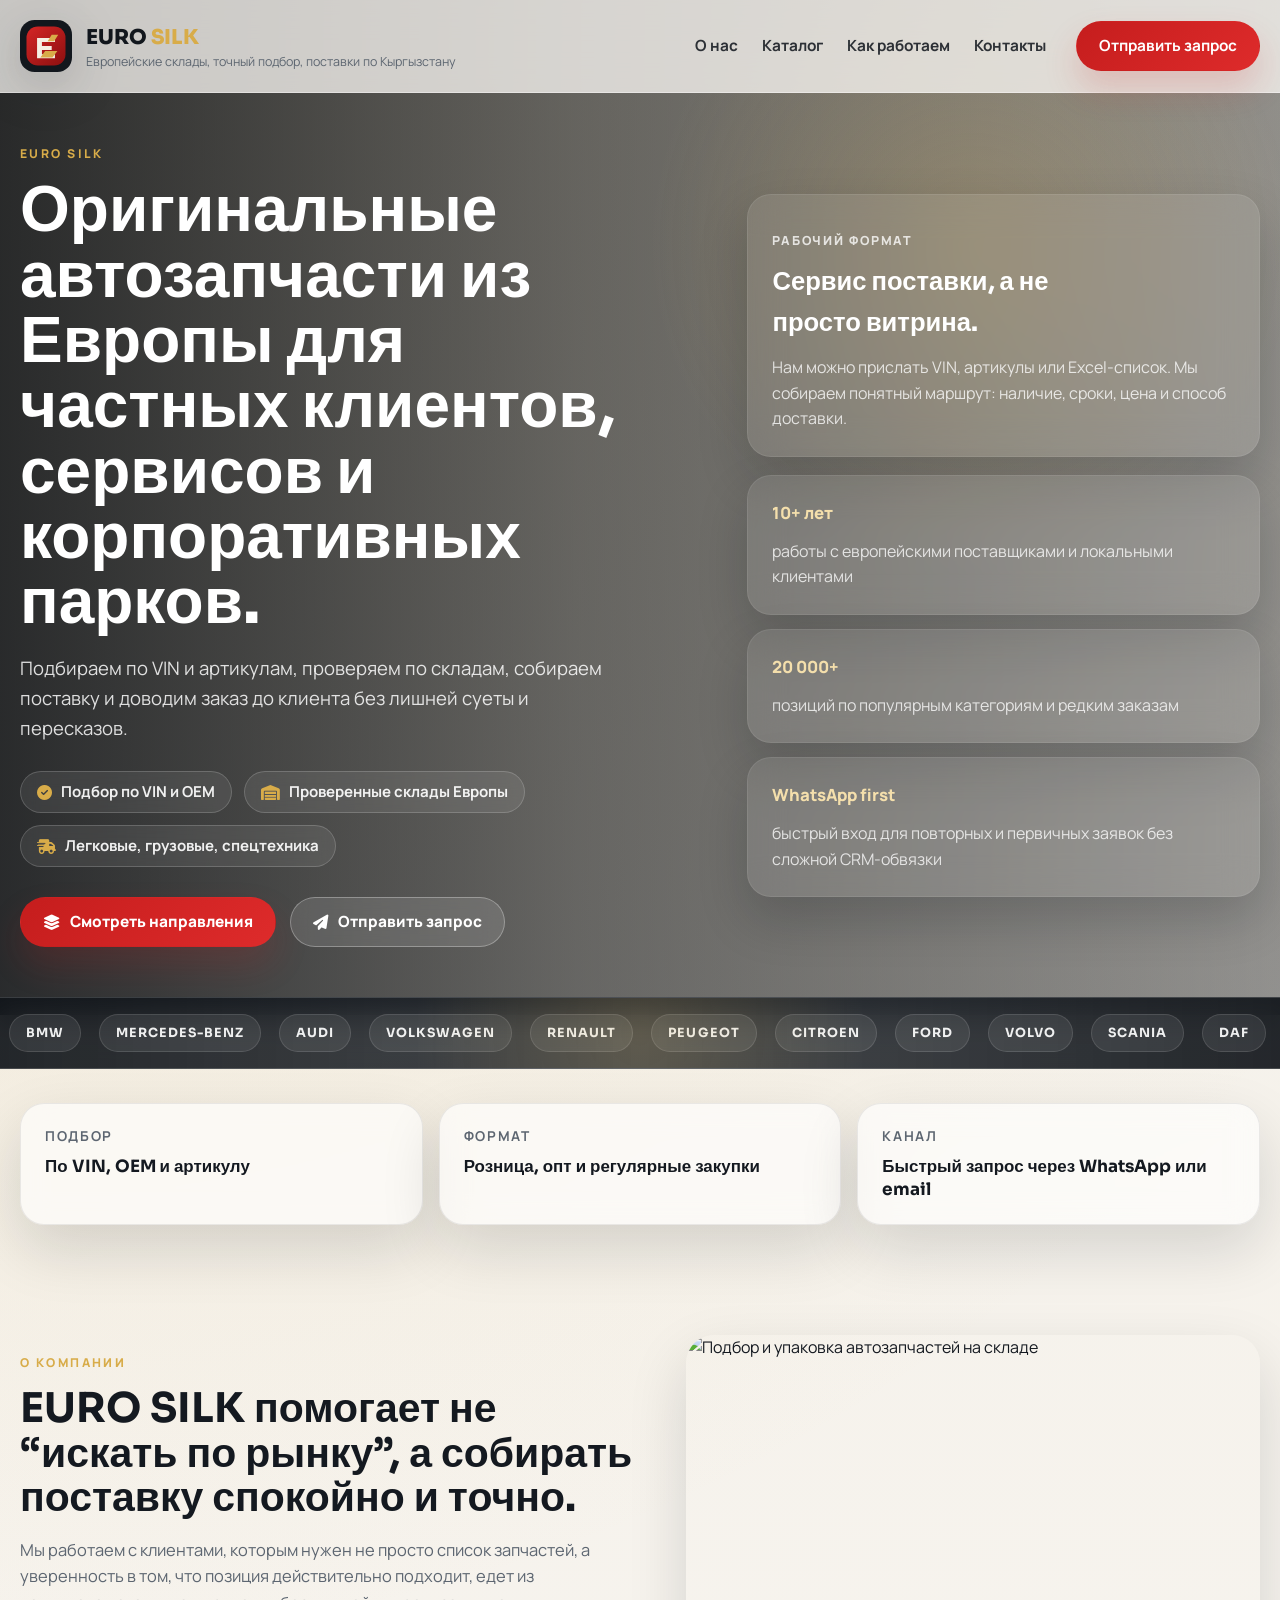
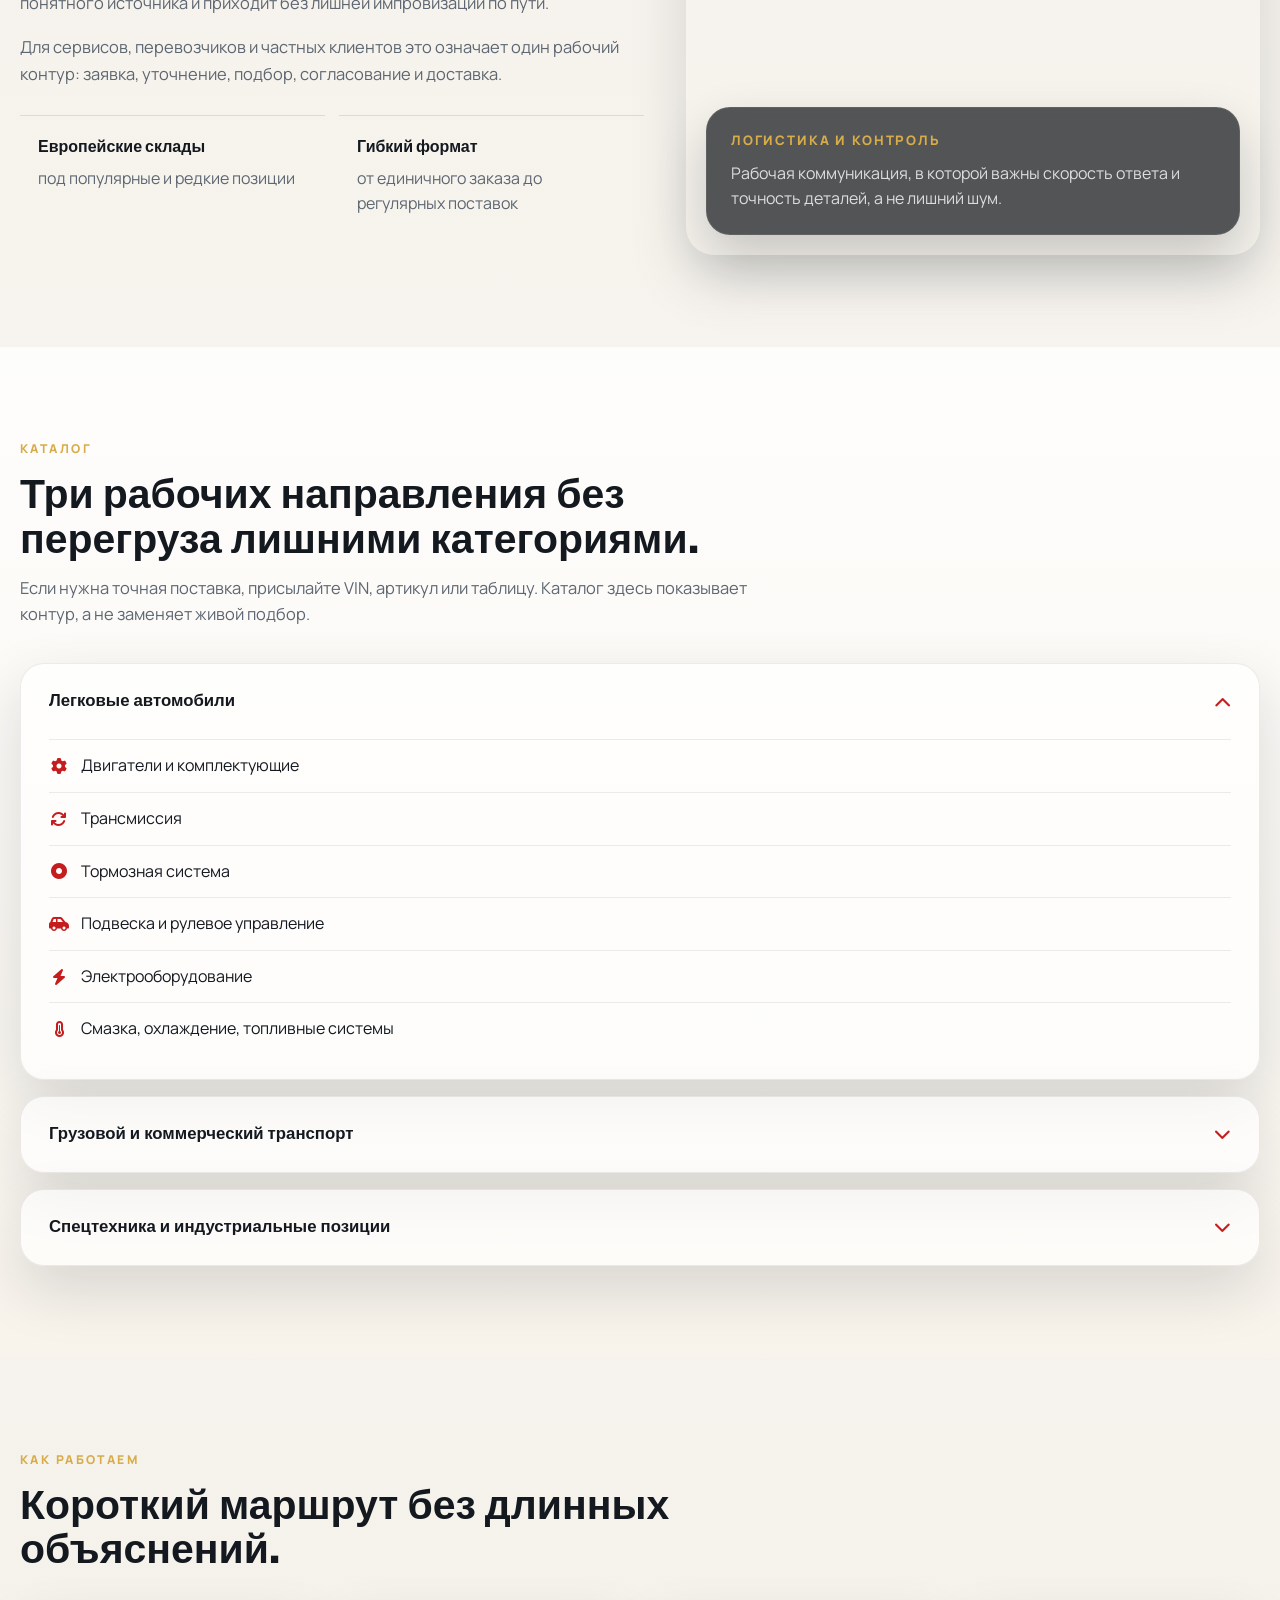
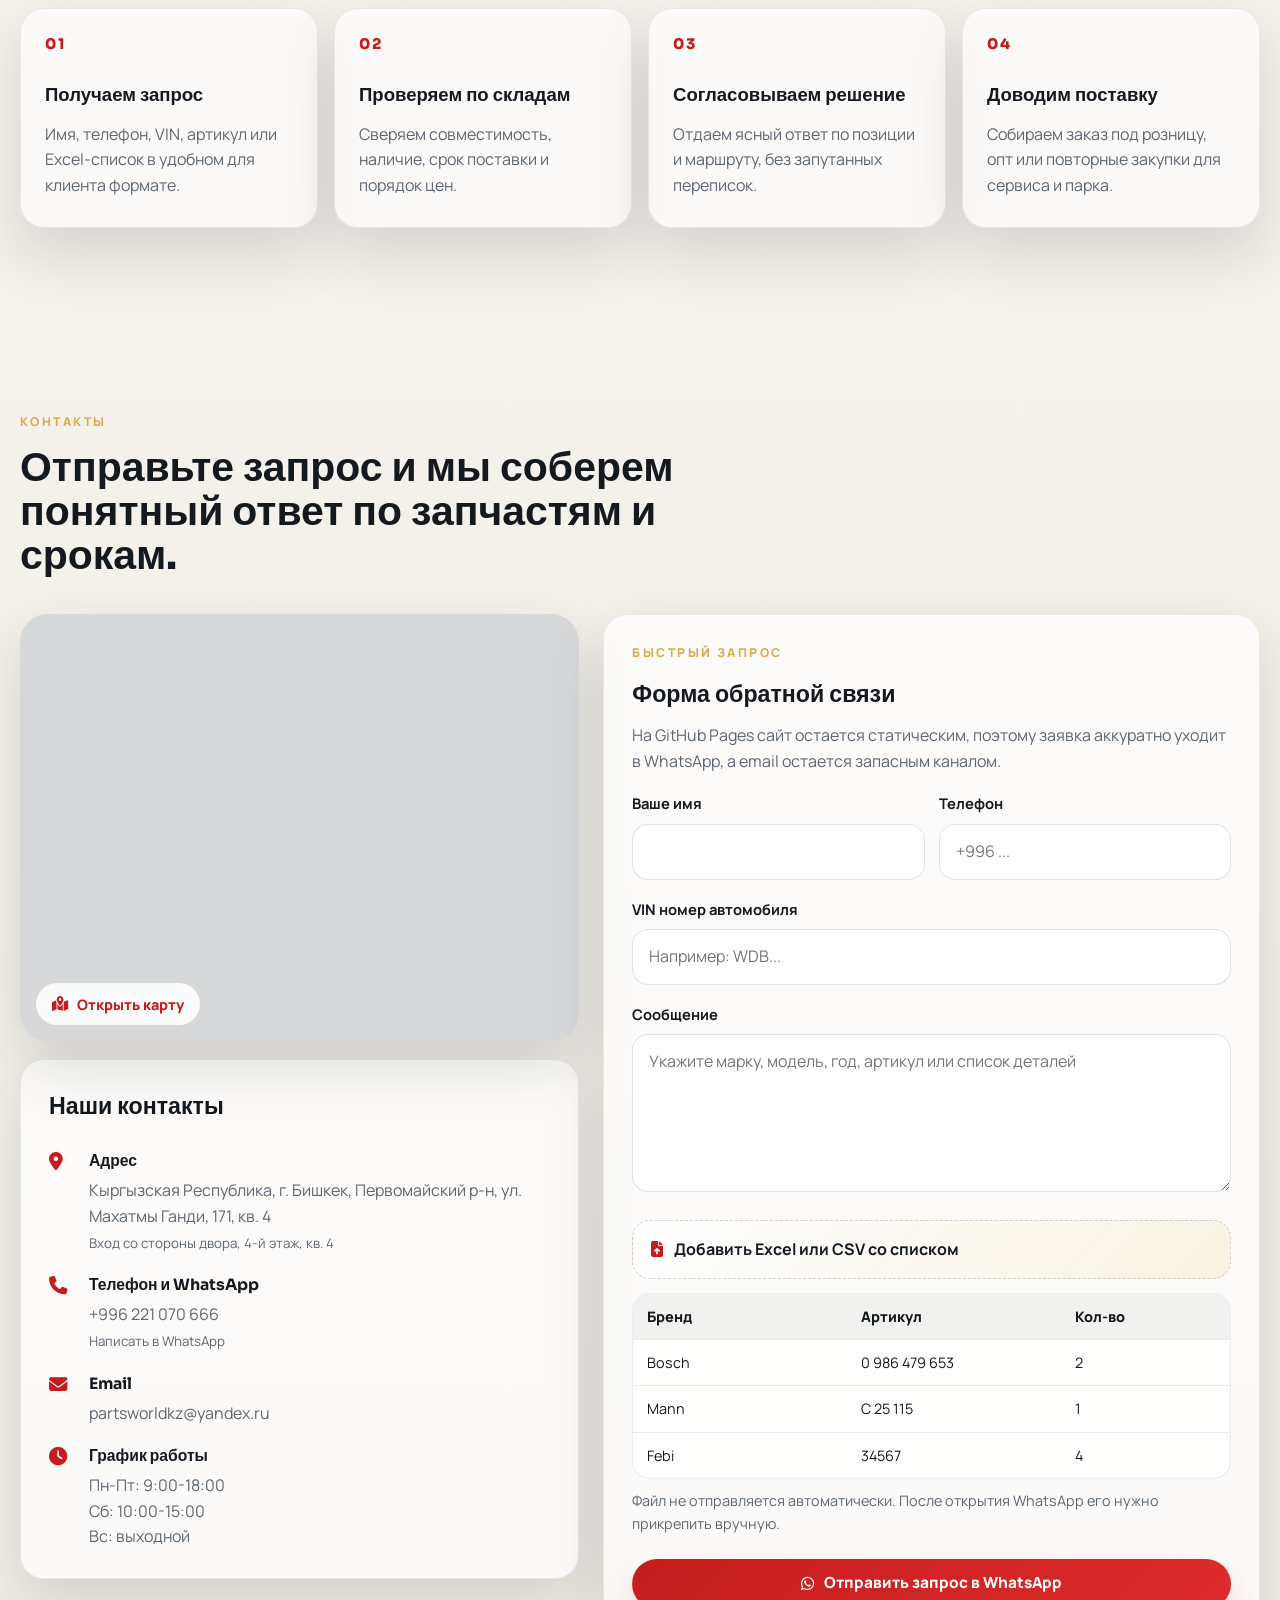
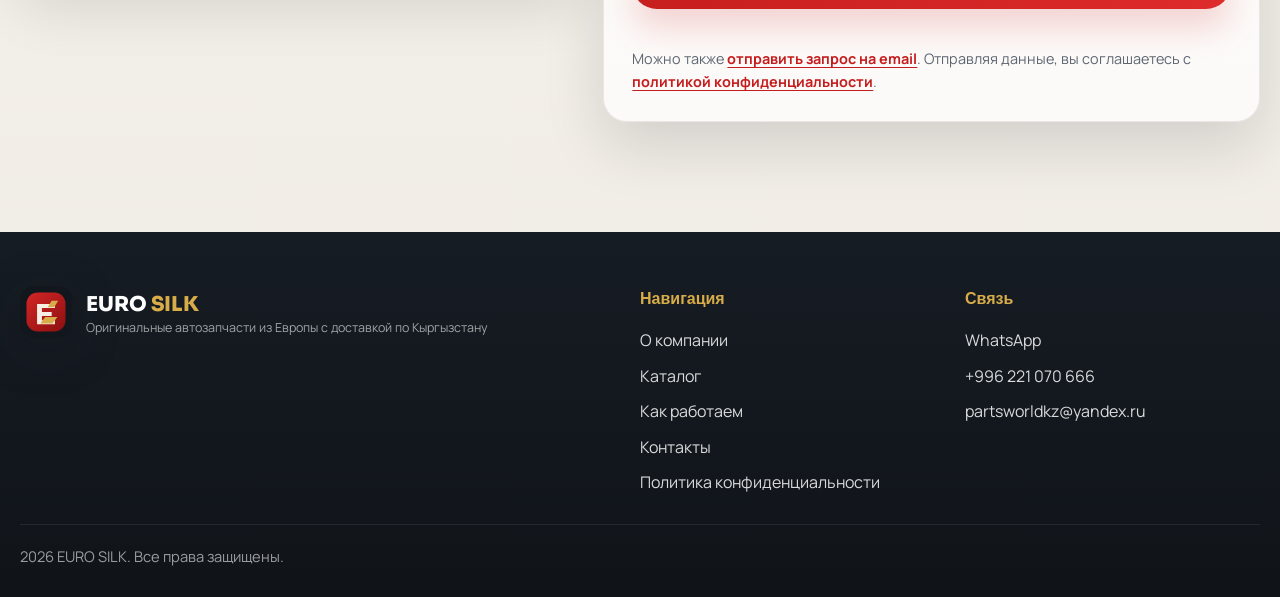
==== commit 06eaa423: "Add files via upload" ====
--- a/index.html
+++ b/index.html
@@ -4,9 +4,9 @@
     <meta charset="utf-8">
     <meta name="viewport" content="width=device-width, initial-scale=1">
     <meta name="description" content="EURO SILK — оригинальные автозапчасти из Европы для легковых автомобилей, грузового транспорта и спецтехники с доставкой по Кыргызстану.">
-    <meta name="theme-color" content="#cc0000">
+    <meta name="theme-color" content="#c51d1d">
     <meta property="og:title" content="EURO SILK | Автозапчасти из Европы в Кыргызстане">
-    <meta property="og:description" content="Подбор по VIN, опт и розница, доставка по Кыргызстану.">
+    <meta property="og:description" content="Подбор по VIN, опт и розница, европейские склады и доставка по Кыргызстану.">
     <meta property="og:type" content="website">
     <title>EURO SILK | Автозапчасти из Европы в Кыргызстане</title>
     <link rel="icon" href="favicon.svg" type="image/svg+xml">
@@ -14,1150 +14,231 @@
     <link rel="preconnect" href="https://fonts.gstatic.com" crossorigin>
     <link rel="preconnect" href="https://cdnjs.cloudflare.com">
     <link rel="stylesheet" href="https://cdnjs.cloudflare.com/ajax/libs/font-awesome/6.4.0/css/all.min.css">
-    <link href="https://fonts.googleapis.com/css2?family=Montserrat:wght@400;500;600;700;800&family=Noto+Sans:wght@400;500;600&display=swap" rel="stylesheet">
-    <style>
-        :root {
-            --primary: #cc0000;
-            --primary-dark: #a90000;
-            --secondary: #ffcc00;
-            --dark: #222222;
-            --light: #f8f8f8;
-            --muted: #666666;
-            --white: #ffffff;
-            --line: #e8e8e8;
-            --shadow: 0 10px 30px rgba(0, 0, 0, 0.12);
-            --transition: all 0.25s ease;
-            --header-height: 84px;
-        }
-
-        * {
-            box-sizing: border-box;
-            margin: 0;
-            padding: 0;
-        }
-
-        html {
-            scroll-behavior: smooth;
-            scroll-padding-top: calc(var(--header-height) + 18px);
-        }
-
-        body {
-            min-width: 320px;
-            font-family: 'Noto Sans', Arial, sans-serif;
-            line-height: 1.6;
-            color: var(--dark);
-            background: var(--light);
-            overflow-x: hidden;
-        }
-
-        h1,
-        h2,
-        h3,
-        h4 {
-            font-family: 'Montserrat', Arial, sans-serif;
-            line-height: 1.25;
-        }
-
-        a {
-            color: inherit;
-            text-decoration: none;
-            transition: var(--transition);
-        }
-
-        img {
-            display: block;
-            max-width: 100%;
-            height: auto;
-        }
-
-        :focus-visible {
-            outline: 3px solid var(--secondary);
-            outline-offset: 3px;
-        }
-
-        .skip-link {
-            position: absolute;
-            left: 16px;
-            top: -60px;
-            z-index: 2000;
-            padding: 10px 14px;
-            border-radius: 999px;
-            background: var(--dark);
-            color: var(--white);
-        }
-
-        .skip-link:focus {
-            top: 16px;
-        }
-
-        .container {
-            width: min(100% - 30px, 1400px);
-            margin: 0 auto;
-        }
-
-        .btn {
-            display: inline-flex;
-            align-items: center;
-            justify-content: center;
-            gap: 9px;
-            min-height: 48px;
-            padding: 12px 28px;
-            border: 2px solid var(--primary);
-            border-radius: 999px;
-            background: var(--primary);
-            color: var(--white);
-            font-family: 'Montserrat', Arial, sans-serif;
-            font-size: 1.04rem;
-            font-weight: 700;
-            text-align: center;
-            cursor: pointer;
-        }
-
-        .btn:hover {
-            transform: translateY(-2px);
-            background: transparent;
-            color: var(--primary);
-            box-shadow: 0 10px 18px rgba(0, 0, 0, 0.12);
-        }
-
-        .btn-outline {
-            border-color: var(--white);
-            background: transparent;
-            color: var(--white);
-        }
-
-        .btn-outline:hover {
-            background: var(--white);
-            color: var(--primary);
-        }
-
-        header {
-            position: fixed;
-            top: 0;
-            left: 0;
-            z-index: 1000;
-            width: 100%;
-            min-height: var(--header-height);
-            background: rgba(255, 255, 255, 0.96);
-            box-shadow: 0 2px 15px rgba(0, 0, 0, 0.1);
-            backdrop-filter: blur(8px);
-        }
-
-        .header-container {
-            min-height: var(--header-height);
-            display: flex;
-            align-items: center;
-            justify-content: space-between;
-            gap: 24px;
-        }
-
-        .logo {
-            display: inline-flex;
-            align-items: center;
-            gap: 12px;
-            flex-shrink: 0;
-        }
-
-        .logo:hover {
-            transform: scale(1.01);
-        }
-
-        .logo-icon {
-            color: var(--primary);
-            font-size: 2.15rem;
-        }
-
-        .logo-text {
-            font-family: 'Montserrat', Arial, sans-serif;
-            font-size: 1.8rem;
-            font-weight: 800;
-            letter-spacing: 0.5px;
-            color: var(--primary);
-        }
-
-        .logo-text span {
-            color: var(--secondary);
-        }
-
-        .slogan {
-            margin-top: -4px;
-            color: var(--muted);
-            font-size: 0.84rem;
-            font-style: italic;
-        }
-
-        nav ul {
-            display: flex;
-            align-items: center;
-            gap: 26px;
-            list-style: none;
-        }
-
-        nav a {
-            position: relative;
-            display: inline-block;
-            padding: 6px 0;
-            font-family: 'Montserrat', Arial, sans-serif;
-            font-weight: 700;
-        }
-
-        nav a:hover {
-            color: var(--primary);
-        }
-
-        nav a::after {
-            content: '';
-            position: absolute;
-            left: 0;
-            bottom: 0;
-            width: 0;
-            height: 2px;
-            background: var(--primary);
-            transition: width 0.25s ease;
-        }
-
-        nav a:hover::after {
-            width: 100%;
-        }
-
-        .mobile-menu-btn {
-            display: none;
-            width: 44px;
-            height: 44px;
-            border: 0;
-            border-radius: 50%;
-            background: #f2f2f2;
-            color: var(--primary);
-            font-size: 1.45rem;
-            cursor: pointer;
-        }
-
-        .hero {
-            min-height: 630px;
-            display: flex;
-            align-items: center;
-            padding: calc(var(--header-height) + 60px) 0 70px;
-            color: var(--white);
-            text-align: center;
-            background:
-                linear-gradient(rgba(0, 0, 0, 0.64), rgba(0, 0, 0, 0.5)),
-                url('https://images.unsplash.com/photo-1541899481282-d53bffe3c35d?auto=format&fit=crop&w=1920&q=80') center / cover no-repeat;
-        }
-
-        .hero-content {
-            max-width: 880px;
-            animation: fadeInUp 0.7s ease both;
-        }
-
-        .hero h1 {
-            margin-bottom: 20px;
-            font-size: clamp(2rem, 5vw, 3.4rem);
-            text-shadow: 2px 2px 5px rgba(0, 0, 0, 0.55);
-        }
-
-        .hero p {
-            margin: 0 auto 28px;
-            max-width: 720px;
-            font-size: clamp(1.05rem, 2vw, 1.35rem);
-            text-shadow: 1px 1px 3px rgba(0, 0, 0, 0.55);
-        }
-
-        .hero-points {
-            display: flex;
-            flex-wrap: wrap;
-            justify-content: center;
-            gap: 10px;
-            margin: 0 auto 32px;
-            list-style: none;
-        }
-
-        .hero-points li {
-            display: inline-flex;
-            align-items: center;
-            gap: 8px;
-            padding: 8px 13px;
-            border: 1px solid rgba(255, 255, 255, 0.28);
-            border-radius: 999px;
-            background: rgba(255, 255, 255, 0.12);
-            backdrop-filter: blur(2px);
-            font-weight: 600;
-        }
-
-        .hero-points i {
-            color: var(--secondary);
-        }
-
-        .btn-container {
-            display: flex;
-            flex-wrap: wrap;
-            justify-content: center;
-            gap: 15px;
-        }
-
-        .brands-marquee {
-            overflow: hidden;
-            background: var(--primary);
-            color: var(--white);
-            padding: 12px 0;
-        }
-
-        .brands-track {
-            display: flex;
-            width: max-content;
-            animation: scroll 34s linear infinite;
-        }
-
-        .brands-set {
-            display: flex;
-            align-items: center;
-            white-space: nowrap;
-        }
-
-        .brand-item,
-        .brand-icon {
-            display: inline-flex;
-            align-items: center;
-            margin: 0 23px;
-            font-family: 'Montserrat', Arial, sans-serif;
-            font-size: 0.88rem;
-            font-weight: 700;
-            letter-spacing: 0.7px;
-            text-transform: uppercase;
-        }
-
-        .brand-icon {
-            color: var(--secondary);
-            font-size: 1.05rem;
-        }
-
-        section {
-            padding: 74px 0;
-        }
-
-        .section-title {
-            margin-bottom: 45px;
-            text-align: center;
-        }
-
-        .section-title h2 {
-            position: relative;
-            display: inline-block;
-            padding-bottom: 15px;
-            color: var(--primary);
-            font-size: clamp(1.8rem, 3vw, 2.35rem);
-        }
-
-        .section-title h2::after {
-            content: '';
-            position: absolute;
-            left: 50%;
-            bottom: 0;
-            width: 84px;
-            height: 4px;
-            border-radius: 999px;
-            background: var(--secondary);
-            transform: translateX(-50%);
-        }
-
-        .about-content {
-            display: grid;
-            grid-template-columns: minmax(0, 1.05fr) minmax(320px, 0.95fr);
-            align-items: center;
-            gap: 48px;
-        }
-
-        .about-text h3 {
-            margin-bottom: 18px;
-            color: var(--dark);
-            font-size: clamp(1.35rem, 2vw, 1.85rem);
-        }
-
-        .about-text p {
-            margin-bottom: 15px;
-            font-size: 1.03rem;
-        }
-
-        .about-list {
-            display: grid;
-            grid-template-columns: repeat(3, 1fr);
-            gap: 12px;
-            margin-top: 24px;
-            list-style: none;
-        }
-
-        .about-list li {
-            min-height: 92px;
-            padding: 15px;
-            border-radius: 12px;
-            background: var(--white);
-            box-shadow: 0 5px 18px rgba(0, 0, 0, 0.08);
-            font-weight: 700;
-        }
-
-        .about-list i {
-            display: block;
-            margin-bottom: 8px;
-            color: var(--primary);
-            font-size: 1.3rem;
-        }
-
-        .about-image {
-            overflow: hidden;
-            border-radius: 14px;
-            box-shadow: var(--shadow);
-        }
-
-        .about-image img {
-            width: 100%;
-            min-height: 360px;
-            object-fit: cover;
-            transition: transform 0.5s ease;
-        }
-
-        .about-image:hover img {
-            transform: scale(1.035);
-        }
-
-        .categories {
-            background: #fff;
-        }
-
-        .catalog-intro {
-            max-width: 760px;
-            margin: -25px auto 34px;
-            color: var(--muted);
-            text-align: center;
-            font-size: 1.02rem;
-        }
-
-        .catalog-accordion {
-            max-width: 940px;
-            margin: 0 auto;
-        }
-
-        .accordion-item {
-            overflow: hidden;
-            margin-bottom: 15px;
-            border: 1px solid var(--line);
-            border-radius: 12px;
-            background: var(--white);
-            box-shadow: 0 5px 18px rgba(0, 0, 0, 0.08);
-        }
-
-        .accordion-header {
-            width: 100%;
-            display: flex;
-            align-items: center;
-            justify-content: space-between;
-            gap: 16px;
-            padding: 19px 24px;
-            border: 0;
-            background: var(--white);
-            color: var(--dark);
-            font-family: 'Montserrat', Arial, sans-serif;
-            font-size: 1.08rem;
-            font-weight: 700;
-            text-align: left;
-            cursor: pointer;
-            transition: var(--transition);
-        }
-
-        .accordion-header:hover {
-            background: #f6f6f6;
-        }
-
-        .accordion-header i {
-            color: var(--primary);
-            transition: transform 0.25s ease;
-        }
-
-        .accordion-header[aria-expanded="true"] i {
-            transform: rotate(180deg);
-        }
-
-        .accordion-content {
-            max-height: 0;
-            overflow: hidden;
-            transition: max-height 0.28s ease;
-        }
-
-        .accordion-content ul {
-            list-style: none;
-            padding: 4px 24px 18px;
-        }
-
-        .accordion-content li {
-            display: flex;
-            align-items: center;
-            padding: 12px 0;
-            border-bottom: 1px solid #eeeeee;
-        }
-
-        .accordion-content li:last-child {
-            border-bottom: 0;
-        }
-
-        .accordion-content li i {
-            width: 24px;
-            margin-right: 12px;
-            color: var(--primary);
-            text-align: center;
-        }
-
-        .contacts-content {
-            display: grid;
-            grid-template-columns: minmax(0, 1fr) minmax(320px, 1fr);
-            gap: 38px;
-            align-items: start;
-        }
-
-        .contacts-left {
-            display: flex;
-            flex-direction: column;
-            gap: 26px;
-        }
-
-        .map-container {
-            overflow: hidden;
-            min-height: 420px;
-            border-radius: 14px;
-            background: #e9e9e9;
-            box-shadow: var(--shadow);
-            position: relative;
-        }
-
-        .map-container iframe {
-            width: 100%;
-            height: 420px;
-            border: 0;
-        }
-
-        .map-link {
-            position: absolute;
-            left: 16px;
-            bottom: 16px;
-            display: inline-flex;
-            align-items: center;
-            gap: 8px;
-            padding: 10px 14px;
-            border-radius: 999px;
-            background: var(--white);
-            color: var(--primary);
-            font-weight: 700;
-            box-shadow: 0 6px 16px rgba(0, 0, 0, 0.15);
-        }
-
-        .contact-info,
-        .feedback-form {
-            padding: 30px;
-            border-radius: 14px;
-            background: var(--white);
-            box-shadow: var(--shadow);
-        }
-
-        .contact-info h3,
-        .feedback-form h3 {
-            margin-bottom: 24px;
-            color: var(--primary);
-            font-size: 1.65rem;
-        }
-
-        .feedback-form h3 {
-            text-align: center;
-        }
-
-        .contact-item {
-            display: flex;
-            gap: 15px;
-            margin-bottom: 20px;
-        }
-
-        .contact-item:last-child {
-            margin-bottom: 0;
-        }
-
-        .contact-icon {
-            min-width: 38px;
-            padding-top: 2px;
-            color: var(--primary);
-            font-size: 1.35rem;
-            text-align: center;
-        }
-
-        .contact-details h4 {
-            margin-bottom: 5px;
-            font-size: 1.08rem;
-        }
-
-        .contact-details p,
-        .contact-details small {
-            color: var(--muted);
-        }
-
-        .contact-details a:hover {
-            color: var(--primary);
-        }
-
-        .form-row {
-            display: grid;
-            grid-template-columns: 1fr 1fr;
-            gap: 15px;
-        }
-
-        .form-group {
-            margin-bottom: 15px;
-        }
-
-        .form-group label {
-            display: block;
-            margin-bottom: 8px;
-            font-weight: 700;
-        }
-
-        .form-control {
-            width: 100%;
-            padding: 12px 14px;
-            border: 1px solid #d8d8d8;
-            border-radius: 8px;
-            background: var(--white);
-            color: var(--dark);
-            font: inherit;
-            transition: var(--transition);
-        }
-
-        .form-control:focus {
-            border-color: var(--primary);
-            outline: none;
-            box-shadow: 0 0 0 4px rgba(204, 0, 0, 0.1);
-        }
-
-        textarea.form-control {
-            min-height: 112px;
-            resize: vertical;
-        }
-
-        .file-upload {
-            margin-top: 18px;
-        }
-
-        .file-upload-label {
-            position: relative;
-            display: block;
-            padding: 13px 15px;
-            border: 1px dashed #bbbbbb;
-            border-radius: 8px;
-            background: #f7f7f7;
-            text-align: center;
-            cursor: pointer;
-            transition: var(--transition);
-        }
-
-        .file-upload-label:hover {
-            border-color: var(--primary);
-            background: #f0f0f0;
-        }
-
-        .file-upload-label i {
-            margin-right: 8px;
-            color: var(--primary);
-        }
-
-        .file-upload-input {
-            position: absolute;
-            inset: 0;
-            width: 100%;
-            height: 100%;
-            opacity: 0;
-            cursor: pointer;
-        }
-
-        .file-name,
-        .form-note,
-        .form-status {
-            margin-top: 9px;
-            color: var(--muted);
-            font-size: 0.88rem;
-        }
-
-        .form-status {
-            min-height: 1.3em;
-            color: var(--primary);
-            font-weight: 700;
-            text-align: center;
-        }
-
-        .excel-example {
-            overflow: hidden;
-            margin-top: 20px;
-            border: 1px solid #e0e0e0;
-            border-radius: 8px;
-        }
-
-        .excel-header,
-        .excel-row {
-            display: grid;
-            grid-template-columns: 1fr 1fr 0.7fr;
-            gap: 8px;
-            padding: 10px 14px;
-            font-size: 0.9rem;
-            text-align: center;
-        }
-
-        .excel-header {
-            background: #f2f2f2;
-            font-weight: 800;
-        }
-
-        .excel-row {
-            border-top: 1px solid #eeeeee;
-        }
-
-        .form-submit {
-            width: 100%;
-            margin-top: 24px;
-            border: 0;
-            border-radius: 8px;
-            background: var(--primary);
-            color: var(--white);
-            padding: 14px 18px;
-            font-family: 'Montserrat', Arial, sans-serif;
-            font-size: 1rem;
-            font-weight: 800;
-            cursor: pointer;
-            transition: var(--transition);
-        }
-
-        .form-submit:hover {
-            background: var(--primary-dark);
-            transform: translateY(-2px);
-            box-shadow: 0 8px 18px rgba(0, 0, 0, 0.12);
-        }
-
-        .email-fallback,
-        .privacy-link {
-            color: var(--primary);
-            font-weight: 700;
-            text-decoration: underline;
-            text-underline-offset: 3px;
-        }
-
-        footer {
-            margin-top: 50px;
-            padding: 50px 0 22px;
-            background: var(--dark);
-            color: var(--white);
-        }
-
-        .footer-content {
-            display: grid;
-            grid-template-columns: repeat(3, minmax(0, 1fr));
-            gap: 30px;
-            margin-bottom: 38px;
-        }
-
-        .footer-column h3 {
-            margin-bottom: 20px;
-            color: var(--secondary);
-            font-size: 1.28rem;
-        }
-
-        .footer-column p,
-        .footer-links a {
-            color: #cfcfcf;
-        }
-
-        .footer-links {
-            list-style: none;
-        }
-
-        .footer-links li {
-            margin-bottom: 12px;
-        }
-
-        .footer-links a:hover {
-            color: var(--white);
-            padding-left: 4px;
-        }
-
-        .social-icons {
-            display: flex;
-            flex-wrap: wrap;
-            gap: 12px;
-            margin-top: 20px;
-        }
-
-        .social-icon {
-            display: inline-flex;
-            align-items: center;
-            justify-content: center;
-            width: 42px;
-            height: 42px;
-            border-radius: 50%;
-            background: #444444;
-            color: var(--white);
-            font-size: 1.1rem;
-        }
-
-        .social-icon:hover {
-            background: var(--primary);
-            transform: translateY(-2px);
-        }
-
-        .copyright {
-            border-top: 1px solid #444444;
-            padding-top: 24px;
-            color: #aaaaaa;
-            font-size: 0.9rem;
-            text-align: center;
-        }
-
-        .copyright span {
-            color: var(--secondary);
-            font-weight: 800;
-        }
-
-        @keyframes scroll {
-            from { transform: translateX(0); }
-            to { transform: translateX(-50%); }
-        }
-
-        @keyframes fadeInUp {
-            from {
-                opacity: 0;
-                transform: translateY(18px);
-            }
-            to {
-                opacity: 1;
-                transform: translateY(0);
-            }
-        }
-
-        @media (max-width: 992px) {
-            :root {
-                --header-height: 78px;
-            }
-
-            .about-content,
-            .contacts-content {
-                grid-template-columns: 1fr;
-            }
-
-            .about-list {
-                grid-template-columns: repeat(3, minmax(0, 1fr));
-            }
-
-            .footer-content {
-                grid-template-columns: repeat(2, minmax(0, 1fr));
-            }
-        }
-
-        @media (max-width: 768px) {
-            .mobile-menu-btn {
-                display: inline-flex;
-                align-items: center;
-                justify-content: center;
-            }
-
-            nav {
-                position: fixed;
-                top: var(--header-height);
-                left: 0;
-                width: 100%;
-                padding: 20px 15px 24px;
-                background: var(--white);
-                box-shadow: 0 8px 18px rgba(0, 0, 0, 0.12);
-                transform: translateY(-145%);
-                transition: transform 0.25s ease;
-            }
-
-            nav.active {
-                transform: translateY(0);
-            }
-
-            nav ul {
-                flex-direction: column;
-                gap: 14px;
-            }
-
-            .hero {
-                min-height: 560px;
-                padding-top: calc(var(--header-height) + 48px);
-            }
-
-            .brand-item,
-            .brand-icon {
-                margin: 0 15px;
-                font-size: 0.76rem;
-            }
-
-            .form-row,
-            .about-list {
-                grid-template-columns: 1fr;
-            }
-
-            .footer-content {
-                grid-template-columns: 1fr;
-            }
-        }
-
-        @media (max-width: 560px) {
-            .container {
-                width: min(100% - 24px, 1400px);
-            }
-
-            .logo-text {
-                font-size: 1.45rem;
-            }
-
-            .slogan {
-                max-width: 205px;
-                font-size: 0.76rem;
-            }
-
-            .hero {
-                min-height: 520px;
-            }
-
-            .btn-container {
-                flex-direction: column;
-                align-items: stretch;
-            }
-
-            .contact-info,
-            .feedback-form {
-                padding: 24px 18px;
-            }
-
-            .map-container,
-            .map-container iframe {
-                min-height: 360px;
-                height: 360px;
-            }
-
-            .footer-column {
-                text-align: center;
-            }
-
-            .social-icons {
-                justify-content: center;
-            }
-        }
-
-        @media (prefers-reduced-motion: reduce) {
-            *,
-            *::before,
-            *::after {
-                scroll-behavior: auto !important;
-                animation-duration: 0.01ms !important;
-                animation-iteration-count: 1 !important;
-                transition-duration: 0.01ms !important;
-            }
-
-            .brands-track {
-                animation: none;
-            }
-        }
-    </style>
-    <noscript>
-        <style>
-            .accordion-content { max-height: none; }
-            .mobile-menu-btn { display: none; }
-            @media (max-width: 768px) {
-                nav { position: static; transform: none; box-shadow: none; padding: 0; }
-                nav ul { flex-direction: row; flex-wrap: wrap; justify-content: center; }
-            }
-        </style>
-    </noscript>
+    <link href="https://fonts.googleapis.com/css2?family=Manrope:wght@400;500;600;700;800&family=Sora:wght@500;600;700;800&display=swap" rel="stylesheet">
+    <link rel="stylesheet" href="styles.css">
 </head>
-<body id="top">
+<body>
     <a class="skip-link" href="#main">Перейти к содержанию</a>
 
-    <header>
-        <div class="container header-container">
-            <a href="#top" class="logo" aria-label="EURO SILK — на главную">
-                <i class="fas fa-car-alt logo-icon" aria-hidden="true"></i>
-                <div>
-                    <div class="logo-text">EURO <span>SILK</span></div>
-                    <div class="slogan">Оригинальные автозапчасти из Европы</div>
-                </div>
+    <header class="site-header" id="top">
+        <div class="container header-inner">
+            <a href="#top" class="brand-lockup" aria-label="EURO SILK — на главную">
+                <img src="logo-mark.svg" alt="" class="brand-mark" width="52" height="52">
+                <span class="brand-copy">
+                    <strong>EURO <span>SILK</span></strong>
+                    <small>Европейские склады, точный подбор, поставки по Кыргызстану</small>
+                </span>
             </a>
 
             <button class="mobile-menu-btn" type="button" aria-label="Открыть меню" aria-controls="mainNav" aria-expanded="false">
-                <i class="fas fa-bars" aria-hidden="true"></i>
+                <span></span>
+                <span></span>
             </button>
 
-            <nav id="mainNav" aria-label="Основная навигация">
+            <nav id="mainNav" class="site-nav" aria-label="Основная навигация">
                 <ul>
                     <li><a href="#about">О нас</a></li>
                     <li><a href="#catalog">Каталог</a></li>
+                    <li><a href="#workflow">Как работаем</a></li>
                     <li><a href="#contacts">Контакты</a></li>
                 </ul>
+                <a href="#contacts" class="header-cta">Отправить запрос</a>
             </nav>
         </div>
     </header>
 
     <main id="main">
-        <section class="hero" aria-labelledby="hero-title">
-            <div class="container hero-content">
-                <h1 id="hero-title">Оригинальные автозапчасти с доставкой по Кыргызстану</h1>
-                <p>Опт и розница. Подбор по VIN, проверенные производители и помощь с заказом.</p>
-                <ul class="hero-points" aria-label="Преимущества">
-                    <li><i class="fas fa-check" aria-hidden="true"></i> Подбор по VIN</li>
-                    <li><i class="fas fa-check" aria-hidden="true"></i> Европа и проверенные склады</li>
-                    <li><i class="fas fa-check" aria-hidden="true"></i> Легковые, грузовые, спецтехника</li>
-                </ul>
-                <div class="btn-container">
-                    <a href="#catalog" class="btn"><i class="fas fa-list" aria-hidden="true"></i> Смотреть каталог</a>
-                    <a href="#contacts" class="btn btn-outline"><i class="fas fa-paper-plane" aria-hidden="true"></i> Написать нам</a>
-                </div>
+        <section class="hero-section" aria-labelledby="hero-title">
+            <div class="hero-backdrop">
+                <img src="https://images.unsplash.com/photo-1541899481282-d53bffe3c35d?auto=format&fit=crop&w=2200&q=80" alt="" loading="eager">
+            </div>
+            <div class="hero-overlay"></div>
+
+            <div class="container hero-layout">
+                <div class="hero-copy reveal">
+                    <p class="eyebrow">EURO SILK</p>
+                    <h1 id="hero-title">Оригинальные автозапчасти из Европы для частных клиентов, сервисов и корпоративных парков.</h1>
+                    <p class="hero-lead">Подбираем по VIN и артикулам, проверяем по складам, собираем поставку и доводим заказ до клиента без лишней суеты и пересказов.</p>
+
+                    <ul class="hero-points" aria-label="Преимущества">
+                        <li><i class="fas fa-circle-check" aria-hidden="true"></i> Подбор по VIN и OEM</li>
+                        <li><i class="fas fa-warehouse" aria-hidden="true"></i> Проверенные склады Европы</li>
+                        <li><i class="fas fa-truck-fast" aria-hidden="true"></i> Легковые, грузовые, спецтехника</li>
+                    </ul>
+
+                    <div class="hero-actions">
+                        <a href="#catalog" class="btn btn-primary"><i class="fas fa-layer-group" aria-hidden="true"></i> Смотреть направления</a>
+                        <a href="#contacts" class="btn btn-secondary"><i class="fas fa-paper-plane" aria-hidden="true"></i> Отправить запрос</a>
+                    </div>
+                </div>
+
+                <aside class="hero-rail reveal delay-1" aria-label="Краткая сводка">
+                    <div class="rail-card">
+                        <p class="rail-kicker">Рабочий формат</p>
+                        <h2>Сервис поставки, а не просто витрина.</h2>
+                        <p>Нам можно прислать VIN, артикулы или Excel-список. Мы собираем понятный маршрут: наличие, сроки, цена и способ доставки.</p>
+                    </div>
+                    <div class="rail-list">
+                        <article>
+                            <span>10+ лет</span>
+                            <p>работы с европейскими поставщиками и локальными клиентами</p>
+                        </article>
+                        <article>
+                            <span>20 000+</span>
+                            <p>позиций по популярным категориям и редким заказам</p>
+                        </article>
+                        <article>
+                            <span>WhatsApp first</span>
+                            <p>быстрый вход для повторных и первичных заявок без сложной CRM-обвязки</p>
+                        </article>
+                    </div>
+                </aside>
             </div>
         </section>
 
         <div class="brands-marquee" aria-label="Марки и направления поставок">
+            <div class="brands-marquee-glow"></div>
             <div class="brands-track">
                 <div class="brands-set">
-                    <span class="brand-item">ВАЗ</span>
-                    <span class="brand-item">Renault</span>
-                    <span class="brand-item">Peugeot</span>
-                    <span class="brand-item">Citroën</span>
-                    <span class="brand-item">BMW</span>
-                    <span class="brand-item">Mercedes-Benz</span>
-                    <span class="brand-item">Audi</span>
-                    <span class="brand-item">Volkswagen</span>
-                    <span class="brand-item">Skoda</span>
-                    <span class="brand-item">SEAT</span>
-                    <span class="brand-item">Range Rover</span>
-                    <span class="brand-item">Kia</span>
-                    <span class="brand-item">Hyundai</span>
-                    <span class="brand-item">Ford</span>
-                    <span class="brand-item">Opel</span>
-                    <span class="brand-icon"><i class="fas fa-truck" aria-hidden="true"></i></span>
-                    <span class="brand-item">Kamaz</span>
-                    <span class="brand-item">Scania</span>
-                    <span class="brand-item">DAF</span>
-                    <span class="brand-item">MAN</span>
-                    <span class="brand-item">Volvo</span>
-                    <span class="brand-item">Iveco</span>
-                    <span class="brand-item">Renault Trucks</span>
-                    <span class="brand-icon"><i class="fas fa-tractor" aria-hidden="true"></i></span>
-                    <span class="brand-item">JCB</span>
-                    <span class="brand-item">CAT</span>
-                    <span class="brand-item">Cummins</span>
-                    <span class="brand-item">Kubota</span>
-                    <span class="brand-item">ZF</span>
-                    <span class="brand-item">Madara</span>
+                    <span class="brand-chip">BMW</span>
+                    <span class="brand-chip">Mercedes-Benz</span>
+                    <span class="brand-chip">Audi</span>
+                    <span class="brand-chip">Volkswagen</span>
+                    <span class="brand-chip">Renault</span>
+                    <span class="brand-chip">Peugeot</span>
+                    <span class="brand-chip">Citroen</span>
+                    <span class="brand-chip">Ford</span>
+                    <span class="brand-chip">Volvo</span>
+                    <span class="brand-chip">Scania</span>
+                    <span class="brand-chip">DAF</span>
+                    <span class="brand-chip">MAN</span>
+                    <span class="brand-chip">JCB</span>
+                    <span class="brand-chip">CAT</span>
+                    <span class="brand-chip">Cummins</span>
+                    <span class="brand-chip">ZF</span>
+                    <span class="brand-chip">Madara</span>
                 </div>
                 <div class="brands-set" aria-hidden="true">
-                    <span class="brand-item">ВАЗ</span>
-                    <span class="brand-item">Renault</span>
-                    <span class="brand-item">Peugeot</span>
-                    <span class="brand-item">Citroën</span>
-                    <span class="brand-item">BMW</span>
-                    <span class="brand-item">Mercedes-Benz</span>
-                    <span class="brand-item">Audi</span>
-                    <span class="brand-item">Volkswagen</span>
-                    <span class="brand-item">Skoda</span>
-                    <span class="brand-item">SEAT</span>
-                    <span class="brand-item">Range Rover</span>
-                    <span class="brand-item">Kia</span>
-                    <span class="brand-item">Hyundai</span>
-                    <span class="brand-item">Ford</span>
-                    <span class="brand-item">Opel</span>
-                    <span class="brand-icon"><i class="fas fa-truck" aria-hidden="true"></i></span>
-                    <span class="brand-item">Kamaz</span>
-                    <span class="brand-item">Scania</span>
-                    <span class="brand-item">DAF</span>
-                    <span class="brand-item">MAN</span>
-                    <span class="brand-item">Volvo</span>
-                    <span class="brand-item">Iveco</span>
-                    <span class="brand-item">Renault Trucks</span>
-                    <span class="brand-icon"><i class="fas fa-tractor" aria-hidden="true"></i></span>
-                    <span class="brand-item">JCB</span>
-                    <span class="brand-item">CAT</span>
-                    <span class="brand-item">Cummins</span>
-                    <span class="brand-item">Kubota</span>
-                    <span class="brand-item">ZF</span>
-                    <span class="brand-item">Madara</span>
+                    <span class="brand-chip">BMW</span>
+                    <span class="brand-chip">Mercedes-Benz</span>
+                    <span class="brand-chip">Audi</span>
+                    <span class="brand-chip">Volkswagen</span>
+                    <span class="brand-chip">Renault</span>
+                    <span class="brand-chip">Peugeot</span>
+                    <span class="brand-chip">Citroen</span>
+                    <span class="brand-chip">Ford</span>
+                    <span class="brand-chip">Volvo</span>
+                    <span class="brand-chip">Scania</span>
+                    <span class="brand-chip">DAF</span>
+                    <span class="brand-chip">MAN</span>
+                    <span class="brand-chip">JCB</span>
+                    <span class="brand-chip">CAT</span>
+                    <span class="brand-chip">Cummins</span>
+                    <span class="brand-chip">ZF</span>
+                    <span class="brand-chip">Madara</span>
                 </div>
             </div>
         </div>
 
-        <section id="about">
+        <section class="signal-band">
+            <div class="container signal-grid">
+                <article class="signal-item reveal">
+                    <p>Подбор</p>
+                    <strong>По VIN, OEM и артикулу</strong>
+                </article>
+                <article class="signal-item reveal delay-1">
+                    <p>Формат</p>
+                    <strong>Розница, опт и регулярные закупки</strong>
+                </article>
+                <article class="signal-item reveal delay-2">
+                    <p>Канал</p>
+                    <strong>Быстрый запрос через WhatsApp или email</strong>
+                </article>
+            </div>
+        </section>
+
+        <section id="about" class="section">
+            <div class="container about-grid">
+                <div class="about-copy reveal">
+                    <p class="eyebrow">О компании</p>
+                    <h2>EURO SILK помогает не “искать по рынку”, а собирать поставку спокойно и точно.</h2>
+                    <p>Мы работаем с клиентами, которым нужен не просто список запчастей, а уверенность в том, что позиция действительно подходит, едет из понятного источника и приходит без лишней импровизации по пути.</p>
+                    <p>Для сервисов, перевозчиков и частных клиентов это означает один рабочий контур: заявка, уточнение, подбор, согласование и доставка.</p>
+                    <div class="about-metrics">
+                        <article>
+                            <strong>Европейские склады</strong>
+                            <span>под популярные и редкие позиции</span>
+                        </article>
+                        <article>
+                            <strong>Гибкий формат</strong>
+                            <span>от единичного заказа до регулярных поставок</span>
+                        </article>
+                    </div>
+                </div>
+
+                <div class="about-media reveal delay-1">
+                    <img src="https://images.unsplash.com/photo-1551830820-330a71b99659?auto=format&fit=crop&w=1400&q=80" alt="Подбор и упаковка автозапчастей на складе" loading="lazy">
+                    <div class="about-caption">
+                        <span>Логистика и контроль</span>
+                        <p>Рабочая коммуникация, в которой важны скорость ответа и точность деталей, а не лишний шум.</p>
+                    </div>
+                </div>
+            </div>
+        </section>
+
+        <section id="catalog" class="section section-contrast">
             <div class="container">
-                <div class="section-title">
-                    <h2>О нашей компании</h2>
-                </div>
-                <div class="about-content">
-                    <div class="about-text">
-                        <h3>EURO SILK — ваш надежный партнер в мире автозапчастей</h3>
-                        <p>Мы более 10 лет обеспечиваем автовладельцев Кыргызстана оригинальными запчастями из Европы. Наша задача — сделать качественные автокомпоненты доступными для частных клиентов, автосервисов и компаний.</p>
-                        <p>Благодаря отлаженной логистике и сети зарубежных складов мы помогаем оперативно находить детали для европейских автомобилей, грузового транспорта и спецтехники.</p>
-                        <p>В каталоге представлено более 20 000 наименований. Каждая позиция проходит проверку перед отправкой клиенту, а условия сотрудничества подбираются под формат заказа: розница, опт или регулярные поставки.</p>
-                        <ul class="about-list">
-                            <li><i class="fas fa-barcode" aria-hidden="true"></i>Подбор по артикулу и VIN</li>
-                            <li><i class="fas fa-warehouse" aria-hidden="true"></i>Европейские склады</li>
-                            <li><i class="fas fa-handshake" aria-hidden="true"></i>Опт и розница</li>
-                        </ul>
-                    </div>
-                    <div class="about-image">
-                        <img src="https://images.unsplash.com/photo-1551830820-330a71b99659?auto=format&fit=crop&w=900&q=80" alt="Автомобильные запчасти на складе" loading="lazy">
-                    </div>
-                </div>
-            </div>
-        </section>
-
-        <section id="catalog" class="categories">
-            <div class="container">
-                <div class="section-title">
-                    <h2>Каталог запчастей</h2>
-                </div>
-                <p class="catalog-intro">Выберите направление, а для точного подбора отправьте VIN, артикул или список позиций в Excel.</p>
+                <div class="section-heading reveal">
+                    <p class="eyebrow">Каталог</p>
+                    <h2>Три рабочих направления без перегруза лишними категориями.</h2>
+                    <p>Если нужна точная поставка, присылайте VIN, артикул или таблицу. Каталог здесь показывает контур, а не заменяет живой подбор.</p>
+                </div>
+
                 <div class="catalog-accordion">
-                    <div class="accordion-item">
+                    <div class="accordion-item reveal">
                         <button class="accordion-header" type="button" aria-expanded="true" aria-controls="catalog-cars">
                             <span>Легковые автомобили</span>
                             <i class="fas fa-chevron-down" aria-hidden="true"></i>
                         </button>
                         <div class="accordion-content" id="catalog-cars">
                             <ul>
-                                <li><i class="fas fa-cogs" aria-hidden="true"></i> Двигатели и компоненты</li>
-                                <li><i class="fas fa-exchange-alt" aria-hidden="true"></i> Трансмиссия</li>
-                                <li><i class="fas fa-shield-alt" aria-hidden="true"></i> Тормозная система</li>
-                                <li><i class="fas fa-car-side" aria-hidden="true"></i> Подвеска</li>
+                                <li><i class="fas fa-gear" aria-hidden="true"></i> Двигатели и комплектующие</li>
+                                <li><i class="fas fa-arrows-rotate" aria-hidden="true"></i> Трансмиссия</li>
+                                <li><i class="fas fa-circle-dot" aria-hidden="true"></i> Тормозная система</li>
+                                <li><i class="fas fa-car-side" aria-hidden="true"></i> Подвеска и рулевое управление</li>
                                 <li><i class="fas fa-bolt" aria-hidden="true"></i> Электрооборудование</li>
-                                <li><i class="fas fa-oil-can" aria-hidden="true"></i> Системы смазки и охлаждения</li>
-                                <li><i class="fas fa-tint" aria-hidden="true"></i> Топливная система</li>
+                                <li><i class="fas fa-temperature-three-quarters" aria-hidden="true"></i> Смазка, охлаждение, топливные системы</li>
                             </ul>
                         </div>
                     </div>
 
-                    <div class="accordion-item">
+                    <div class="accordion-item reveal delay-1">
                         <button class="accordion-header" type="button" aria-expanded="false" aria-controls="catalog-trucks">
                             <span>Грузовой и коммерческий транспорт</span>
                             <i class="fas fa-chevron-down" aria-hidden="true"></i>
                         </button>
                         <div class="accordion-content" id="catalog-trucks">
                             <ul>
-                                <li><i class="fas fa-cog" aria-hidden="true"></i> Дизельные двигатели</li>
-                                <li><i class="fas fa-exchange-alt" aria-hidden="true"></i> Коробки передач</li>
-                                <li><i class="fas fa-truck-monster" aria-hidden="true"></i> Мосты и подвеска</li>
-                                <li><i class="fas fa-oil-can" aria-hidden="true"></i> Гидравлика</li>
-                                <li><i class="fas fa-bus" aria-hidden="true"></i> Запчасти для автобусов</li>
+                                <li><i class="fas fa-truck" aria-hidden="true"></i> Дизельные двигатели и топливная часть</li>
+                                <li><i class="fas fa-gears" aria-hidden="true"></i> КПП и силовые узлы</li>
+                                <li><i class="fas fa-road-bridge" aria-hidden="true"></i> Мосты, подвеска и ходовая</li>
+                                <li><i class="fas fa-droplet" aria-hidden="true"></i> Гидравлика</li>
+                                <li><i class="fas fa-bus" aria-hidden="true"></i> Автобусы и коммерческие платформы</li>
                             </ul>
                         </div>
                     </div>
 
-                    <div class="accordion-item">
+                    <div class="accordion-item reveal delay-2">
                         <button class="accordion-header" type="button" aria-expanded="false" aria-controls="catalog-special">
-                            <span>Спецтехника</span>
+                            <span>Спецтехника и индустриальные позиции</span>
                             <i class="fas fa-chevron-down" aria-hidden="true"></i>
                         </button>
                         <div class="accordion-content" id="catalog-special">
                             <ul>
-                                <li><i class="fas fa-tractor" aria-hidden="true"></i> Запчасти для экскаваторов</li>
-                                <li><i class="fas fa-hammer" aria-hidden="true"></i> Компоненты бульдозеров</li>
-                                <li><i class="fas fa-tractor" aria-hidden="true"></i> Сельхозтехника</li>
-                                <li><i class="fas fa-pallet" aria-hidden="true"></i> Складская техника</li>
+                                <li><i class="fas fa-tractor" aria-hidden="true"></i> Экскаваторы, бульдозеры, фронтальные погрузчики</li>
+                                <li><i class="fas fa-industry" aria-hidden="true"></i> Складская и коммунальная техника</li>
+                                <li><i class="fas fa-seedling" aria-hidden="true"></i> Сельхозмашины и навесные системы</li>
+                                <li><i class="fas fa-toolbox" aria-hidden="true"></i> Редкие комплектующие под заказ</li>
                             </ul>
                         </div>
                     </div>
@@ -1165,59 +246,99 @@
             </div>
         </section>
 
-        <section id="contacts">
+        <section id="workflow" class="section">
             <div class="container">
-                <div class="section-title">
-                    <h2>Контакты</h2>
-                </div>
-                <div class="contacts-content">
-                    <div class="contacts-left">
-                        <div class="map-container" aria-label="Карта расположения офиса EURO SILK">
+                <div class="section-heading reveal">
+                    <p class="eyebrow">Как работаем</p>
+                    <h2>Короткий маршрут без длинных объяснений.</h2>
+                </div>
+                <div class="workflow-grid">
+                    <article class="workflow-item reveal">
+                        <span>01</span>
+                        <h3>Получаем запрос</h3>
+                        <p>Имя, телефон, VIN, артикул или Excel-список в удобном для клиента формате.</p>
+                    </article>
+                    <article class="workflow-item reveal delay-1">
+                        <span>02</span>
+                        <h3>Проверяем по складам</h3>
+                        <p>Сверяем совместимость, наличие, срок поставки и порядок цен.</p>
+                    </article>
+                    <article class="workflow-item reveal delay-2">
+                        <span>03</span>
+                        <h3>Согласовываем решение</h3>
+                        <p>Отдаем ясный ответ по позиции и маршруту, без запутанных переписок.</p>
+                    </article>
+                    <article class="workflow-item reveal delay-3">
+                        <span>04</span>
+                        <h3>Доводим поставку</h3>
+                        <p>Собираем заказ под розницу, опт или повторные закупки для сервиса и парка.</p>
+                    </article>
+                </div>
+            </div>
+        </section>
+
+        <section id="contacts" class="section section-contact">
+            <div class="container">
+                <div class="section-heading reveal">
+                    <p class="eyebrow">Контакты</p>
+                    <h2>Отправьте запрос и мы соберем понятный ответ по запчастям и срокам.</h2>
+                </div>
+
+                <div class="contacts-grid">
+                    <div class="contact-column reveal">
+                        <div class="map-shell" aria-label="Карта расположения офиса EURO SILK">
                             <iframe title="Карта: EURO SILK, Бишкек, улица Махатмы Ганди, 171" src="https://www.openstreetmap.org/export/embed.html?bbox=74.5598%2C42.8696%2C74.5798%2C42.8796&amp;layer=mapnik&amp;marker=42.8746%2C74.5698" loading="lazy" referrerpolicy="no-referrer-when-downgrade"></iframe>
                             <a class="map-link" href="https://www.openstreetmap.org/?mlat=42.8746&amp;mlon=74.5698#map=16/42.8746/74.5698" target="_blank" rel="noopener noreferrer">
                                 <i class="fas fa-map-location-dot" aria-hidden="true"></i> Открыть карту
                             </a>
                         </div>
 
-                        <div class="contact-info">
+                        <div class="contact-panel">
                             <h3>Наши контакты</h3>
-                            <div class="contact-item">
-                                <div class="contact-icon"><i class="fas fa-map-marker-alt" aria-hidden="true"></i></div>
-                                <div class="contact-details">
-                                    <h4>Адрес</h4>
-                                    <p>Кыргызская Республика, г. Бишкек, Первомайский р-н, ул. Махатмы Ганди, 171, кв. 4</p>
-                                    <small>Вход со стороны двора, 4-й этаж, кв. 4</small>
-                                </div>
+                            <div class="contact-list">
+                                <article>
+                                    <i class="fas fa-location-dot" aria-hidden="true"></i>
+                                    <div>
+                                        <strong>Адрес</strong>
+                                        <p>Кыргызская Республика, г. Бишкек, Первомайский р-н, ул. Махатмы Ганди, 171, кв. 4</p>
+                                        <small>Вход со стороны двора, 4-й этаж, кв. 4</small>
+                                    </div>
+                                </article>
+                                <article>
+                                    <i class="fas fa-phone" aria-hidden="true"></i>
+                                    <div>
+                                        <strong>Телефон и WhatsApp</strong>
+                                        <p><a href="tel:+996221070666">+996 221 070 666</a></p>
+                                        <small><a href="https://wa.me/996221070666" target="_blank" rel="noopener noreferrer">Написать в WhatsApp</a></small>
+                                    </div>
+                                </article>
+                                <article>
+                                    <i class="fas fa-envelope" aria-hidden="true"></i>
+                                    <div>
+                                        <strong>Email</strong>
+                                        <p><a href="mailto:partsworldkz@yandex.ru">partsworldkz@yandex.ru</a></p>
+                                    </div>
+                                </article>
+                                <article>
+                                    <i class="fas fa-clock" aria-hidden="true"></i>
+                                    <div>
+                                        <strong>График работы</strong>
+                                        <p>Пн-Пт: 9:00-18:00</p>
+                                        <p>Сб: 10:00-15:00</p>
+                                        <p>Вс: выходной</p>
+                                    </div>
+                                </article>
                             </div>
-                            <div class="contact-item">
-                                <div class="contact-icon"><i class="fas fa-phone" aria-hidden="true"></i></div>
-                                <div class="contact-details">
-                                    <h4>Телефон и WhatsApp</h4>
-                                    <p><a href="tel:+996221070666">+996 221 070 666</a></p>
-                                    <small><a href="https://wa.me/996221070666" target="_blank" rel="noopener noreferrer">Написать в WhatsApp</a></small>
-                                </div>
-                            </div>
-                            <div class="contact-item">
-                                <div class="contact-icon"><i class="fas fa-envelope" aria-hidden="true"></i></div>
-                                <div class="contact-details">
-                                    <h4>Email</h4>
-                                    <p><a href="mailto:partsworldkz@yandex.ru">partsworldkz@yandex.ru</a></p>
-                                </div>
-                            </div>
-                            <div class="contact-item">
-                                <div class="contact-icon"><i class="fas fa-clock" aria-hidden="true"></i></div>
-                                <div class="contact-details">
-                                    <h4>График работы</h4>
-                                    <p>Пн-Пт: 9:00–18:00</p>
-                                    <p>Сб: 10:00–15:00</p>
-                                    <p>Вс: выходной</p>
-                                </div>
-                            </div>
-                        </div>
-                    </div>
-
-                    <div class="feedback-form">
-                        <h3>Обратная связь</h3>
+                        </div>
+                    </div>
+
+                    <div class="request-panel reveal delay-1">
+                        <div class="request-head">
+                            <p class="eyebrow">Быстрый запрос</p>
+                            <h3>Форма обратной связи</h3>
+                            <p>На GitHub Pages сайт остается статическим, поэтому заявка аккуратно уходит в WhatsApp, а email остается запасным каналом.</p>
+                        </div>
+
                         <form id="feedbackForm" novalidate>
                             <div class="form-row">
                                 <div class="form-group">
@@ -1229,23 +350,25 @@
                                     <input type="tel" id="phone" name="phone" class="form-control" inputmode="tel" autocomplete="tel" placeholder="+996 ..." required>
                                 </div>
                             </div>
+
                             <div class="form-group">
                                 <label for="vin">VIN номер автомобиля</label>
                                 <input type="text" id="vin" name="vin" class="form-control" autocomplete="off" maxlength="17" placeholder="Например: WDB...">
                             </div>
+
                             <div class="form-group">
                                 <label for="message">Сообщение</label>
-                                <textarea id="message" name="message" class="form-control" rows="4" placeholder="Укажите марку, модель, год, артикул или список деталей"></textarea>
+                                <textarea id="message" name="message" class="form-control" rows="5" placeholder="Укажите марку, модель, год, артикул или список деталей"></textarea>
                             </div>
 
                             <div class="file-upload">
                                 <label class="file-upload-label">
-                                    <i class="fas fa-file-excel" aria-hidden="true"></i> Указать файл со списком запчастей
+                                    <i class="fas fa-file-arrow-up" aria-hidden="true"></i> Добавить Excel или CSV со списком
                                     <input type="file" id="file" name="file" class="file-upload-input" accept=".xlsx,.xls,.csv">
                                 </label>
                                 <div id="file-name" class="file-name" aria-live="polite"></div>
-                                <div class="excel-example" aria-label="Пример таблицы Excel">
-                                    <div class="excel-header">
+                                <div class="excel-preview" aria-label="Пример таблицы Excel">
+                                    <div class="excel-row excel-row-head">
                                         <span>Бренд</span>
                                         <span>Артикул</span>
                                         <span>Кол-во</span>
@@ -1266,12 +389,12 @@
                                         <span>4</span>
                                     </div>
                                 </div>
-                                <p class="form-note">На статическом сайте GitHub Pages файл не отправляется автоматически. После открытия WhatsApp прикрепите Excel-файл вручную.</p>
+                                <p class="form-note">Файл не отправляется автоматически. После открытия WhatsApp его нужно прикрепить вручную.</p>
                             </div>
 
-                            <button type="submit" class="form-submit"><i class="fab fa-whatsapp" aria-hidden="true"></i> Отправить запрос в WhatsApp</button>
+                            <button type="submit" class="btn btn-primary form-submit"><i class="fab fa-whatsapp" aria-hidden="true"></i> Отправить запрос в WhatsApp</button>
                             <p class="form-status" id="form-status" aria-live="polite"></p>
-                            <p class="form-note">Можно также <a href="mailto:partsworldkz@yandex.ru" class="email-fallback" id="emailFallback">отправить запрос на email</a>. Отправляя данные, вы соглашаетесь с <a class="privacy-link" href="privacy.html">политикой конфиденциальности</a>.</p>
+                            <p class="form-note">Можно также <a href="mailto:partsworldkz@yandex.ru" class="inline-link" id="emailFallback">отправить запрос на email</a>. Отправляя данные, вы соглашаетесь с <a class="inline-link" href="privacy.html">политикой конфиденциальности</a>.</p>
                         </form>
                     </div>
                 </div>
@@ -1279,189 +402,43 @@
         </section>
     </main>
 
-    <footer>
-        <div class="container">
-            <div class="footer-content">
-                <div class="footer-column">
-                    <h3>EURO SILK</h3>
-                    <p>Оригинальные автозапчасти из Европы с доставкой по Кыргызстану. Оптовые и розничные поставки.</p>
-                    <div class="social-icons" aria-label="Быстрые контакты">
-                        <a href="https://wa.me/996221070666" class="social-icon" target="_blank" rel="noopener noreferrer" aria-label="WhatsApp"><i class="fab fa-whatsapp" aria-hidden="true"></i></a>
-                        <a href="mailto:partsworldkz@yandex.ru" class="social-icon" aria-label="Email"><i class="fas fa-envelope" aria-hidden="true"></i></a>
-                        <a href="tel:+996221070666" class="social-icon" aria-label="Позвонить"><i class="fas fa-phone" aria-hidden="true"></i></a>
-                    </div>
-                </div>
-                <div class="footer-column">
-                    <h3>Категории</h3>
-                    <ul class="footer-links">
-                        <li><a href="#catalog">Легковые автомобили</a></li>
-                        <li><a href="#catalog">Грузовой транспорт</a></li>
-                        <li><a href="#catalog">Коммерческий транспорт</a></li>
-                        <li><a href="#catalog">Спецтехника</a></li>
-                    </ul>
-                </div>
-                <div class="footer-column">
-                    <h3>Информация</h3>
-                    <ul class="footer-links">
-                        <li><a href="#about">О компании</a></li>
-                        <li><a href="#catalog">Каталог продукции</a></li>
-                        <li><a href="#contacts">Контакты</a></li>
-                        <li><a href="#contacts">Доставка и оплата</a></li>
-                        <li><a href="#contacts">Гарантии</a></li>
-                        <li><a href="privacy.html">Политика конфиденциальности</a></li>
-                    </ul>
-                </div>
-            </div>
-            <div class="copyright">
-                <p><span>2026 EURO SILK</span> | Все права защищены</p>
-            </div>
+    <footer class="site-footer">
+        <div class="container footer-grid">
+            <div>
+                <a href="#top" class="brand-lockup footer-brand" aria-label="EURO SILK — на главную">
+                    <img src="logo-mark.svg" alt="" class="brand-mark" width="48" height="48">
+                    <span class="brand-copy">
+                        <strong>EURO <span>SILK</span></strong>
+                        <small>Оригинальные автозапчасти из Европы с доставкой по Кыргызстану</small>
+                    </span>
+                </a>
+            </div>
+
+            <div class="footer-links-block">
+                <h3>Навигация</h3>
+                <ul>
+                    <li><a href="#about">О компании</a></li>
+                    <li><a href="#catalog">Каталог</a></li>
+                    <li><a href="#workflow">Как работаем</a></li>
+                    <li><a href="#contacts">Контакты</a></li>
+                    <li><a href="privacy.html">Политика конфиденциальности</a></li>
+                </ul>
+            </div>
+
+            <div class="footer-links-block">
+                <h3>Связь</h3>
+                <ul>
+                    <li><a href="https://wa.me/996221070666" target="_blank" rel="noopener noreferrer">WhatsApp</a></li>
+                    <li><a href="tel:+996221070666">+996 221 070 666</a></li>
+                    <li><a href="mailto:partsworldkz@yandex.ru">partsworldkz@yandex.ru</a></li>
+                </ul>
+            </div>
+        </div>
+        <div class="container footer-bottom">
+            <p>2026 EURO SILK. Все права защищены.</p>
         </div>
     </footer>
 
-    <script>
-        const WHATSAPP_PHONE = '996221070666';
-        const CONTACT_EMAIL = 'partsworldkz@yandex.ru';
-
-        const accordionHeaders = document.querySelectorAll('.accordion-header');
-
-        function setAccordionHeight(button) {
-            const content = document.getElementById(button.getAttribute('aria-controls'));
-            if (!content) return;
-
-            if (button.getAttribute('aria-expanded') === 'true') {
-                content.style.maxHeight = `${content.scrollHeight}px`;
-            } else {
-                content.style.maxHeight = null;
-            }
-        }
-
-        accordionHeaders.forEach((button) => {
-            setAccordionHeight(button);
-            button.addEventListener('click', () => {
-                const isOpen = button.getAttribute('aria-expanded') === 'true';
-                button.setAttribute('aria-expanded', String(!isOpen));
-                setAccordionHeight(button);
-            });
-        });
-
-        window.addEventListener('resize', () => {
-            accordionHeaders.forEach(setAccordionHeight);
-        });
-
-        document.querySelectorAll('a[href^="#"]').forEach((anchor) => {
-            anchor.addEventListener('click', function (event) {
-                const href = this.getAttribute('href');
-                if (!href || href === '#') return;
-
-                const target = document.querySelector(href);
-                if (!target) return;
-
-                event.preventDefault();
-                target.scrollIntoView({ behavior: 'smooth', block: 'start' });
-            });
-        });
-
-        const fileInput = document.getElementById('file');
-        const fileName = document.getElementById('file-name');
-
-        if (fileInput && fileName) {
-            fileInput.addEventListener('change', function () {
-                fileName.textContent = this.files.length > 0 ? `Выбран файл: ${this.files[0].name}` : '';
-            });
-        }
-
-        const feedbackForm = document.getElementById('feedbackForm');
-        const formStatus = document.getElementById('form-status');
-        const emailFallback = document.getElementById('emailFallback');
-
-        function getValue(id) {
-            const field = document.getElementById(id);
-            return field ? field.value.trim() : '';
-        }
-
-        function buildRequestText() {
-            const name = getValue('name');
-            const phone = getValue('phone');
-            const vin = getValue('vin').toUpperCase();
-            const message = getValue('message');
-            const fileText = fileInput && fileInput.files.length > 0
-                ? `Файл: ${fileInput.files[0].name} (прикреплю вручную)`
-                : '';
-
-            return [
-                'Здравствуйте! Хочу уточнить наличие и цену запчастей.',
-                name ? `Имя: ${name}` : '',
-                phone ? `Телефон: ${phone}` : '',
-                vin ? `VIN: ${vin}` : '',
-                message ? `Сообщение: ${message}` : '',
-                fileText
-            ].filter(Boolean).join('\n');
-        }
-
-        if (feedbackForm) {
-            feedbackForm.addEventListener('submit', function (event) {
-                event.preventDefault();
-
-                if (!feedbackForm.checkValidity()) {
-                    feedbackForm.reportValidity();
-                    return;
-                }
-
-                const text = buildRequestText();
-                const url = `https://wa.me/${WHATSAPP_PHONE}?text=${encodeURIComponent(text)}`;
-                const whatsappWindow = window.open(url, '_blank');
-
-                if (whatsappWindow) {
-                    whatsappWindow.opener = null;
-                    formStatus.textContent = 'WhatsApp открыт. Если выбран Excel-файл, прикрепите его к сообщению вручную.';
-                } else {
-                    window.location.href = url;
-                }
-            });
-        }
-
-        if (emailFallback) {
-            emailFallback.addEventListener('click', function (event) {
-                event.preventDefault();
-                const subject = encodeURIComponent('Запрос запчастей EURO SILK');
-                const body = encodeURIComponent(buildRequestText());
-                window.location.href = `mailto:${CONTACT_EMAIL}?subject=${subject}&body=${body}`;
-            });
-        }
-
-        const mobileMenuBtn = document.querySelector('.mobile-menu-btn');
-        const mainNav = document.getElementById('mainNav');
-        const header = document.querySelector('header');
-
-        function setMenuState(isOpen) {
-            if (!mobileMenuBtn || !mainNav) return;
-            mainNav.classList.toggle('active', isOpen);
-            mobileMenuBtn.setAttribute('aria-expanded', String(isOpen));
-            mobileMenuBtn.setAttribute('aria-label', isOpen ? 'Закрыть меню' : 'Открыть меню');
-            mobileMenuBtn.innerHTML = isOpen
-                ? '<i class="fas fa-times" aria-hidden="true"></i>'
-                : '<i class="fas fa-bars" aria-hidden="true"></i>';
-        }
-
-        if (mobileMenuBtn && mainNav) {
-            mobileMenuBtn.addEventListener('click', () => {
-                setMenuState(!mainNav.classList.contains('active'));
-            });
-
-            mainNav.querySelectorAll('a').forEach((link) => {
-                link.addEventListener('click', () => setMenuState(false));
-            });
-
-            document.addEventListener('keydown', (event) => {
-                if (event.key === 'Escape') setMenuState(false);
-            });
-
-            document.addEventListener('click', (event) => {
-                if (!mainNav.classList.contains('active')) return;
-                if (header && header.contains(event.target)) return;
-                setMenuState(false);
-            });
-        }
-    </script>
+    <script src="app.js"></script>
 </body>
 </html>
--- a/styles.css
+++ b/styles.css
@@ -0,0 +1,1276 @@
+:root {
+    --bg: #f3efe8;
+    --surface: #fbf9f5;
+    --surface-strong: #ffffff;
+    --surface-dark: #12171d;
+    --surface-dark-2: #1a2027;
+    --text: #141920;
+    --muted: #5d6671;
+    --line: rgba(18, 23, 29, 0.11);
+    --brand: #c51d1d;
+    --brand-deep: #8d1010;
+    --accent: #d8ac49;
+    --accent-soft: #f4dfac;
+    --white: #ffffff;
+    --shadow-soft: 0 24px 60px rgba(17, 21, 26, 0.14);
+    --shadow-panel: 0 22px 50px rgba(10, 14, 18, 0.2);
+    --container: min(100% - 32px, 1240px);
+    --header-height: 92px;
+    --transition: 220ms ease;
+}
+
+* {
+    box-sizing: border-box;
+    margin: 0;
+    padding: 0;
+}
+
+html {
+    scroll-behavior: smooth;
+    scroll-padding-top: calc(var(--header-height) + 24px);
+}
+
+body {
+    min-width: 320px;
+    background:
+        radial-gradient(circle at top left, rgba(216, 172, 73, 0.18), transparent 30%),
+        linear-gradient(180deg, #f4f0e8 0%, #f7f4ef 42%, #f1ede6 100%);
+    color: var(--text);
+    font-family: "Manrope", sans-serif;
+    line-height: 1.6;
+    overflow-x: hidden;
+}
+
+body.nav-open {
+    overflow: hidden;
+}
+
+h1,
+h2,
+h3,
+h4,
+strong {
+    font-family: "Sora", sans-serif;
+    letter-spacing: 0;
+}
+
+a {
+    color: inherit;
+    text-decoration: none;
+}
+
+img {
+    display: block;
+    width: 100%;
+    max-width: 100%;
+    height: auto;
+}
+
+button,
+input,
+textarea {
+    font: inherit;
+}
+
+:focus-visible {
+    outline: 3px solid var(--accent);
+    outline-offset: 3px;
+}
+
+.skip-link {
+    position: absolute;
+    top: -54px;
+    left: 18px;
+    z-index: 10000;
+    padding: 10px 14px;
+    border-radius: 999px;
+    background: var(--surface-dark);
+    color: var(--white);
+}
+
+.skip-link:focus {
+    top: 16px;
+}
+
+.container {
+    width: var(--container);
+    margin: 0 auto;
+}
+
+.eyebrow {
+    margin-bottom: 14px;
+    color: var(--accent);
+    font-size: 0.76rem;
+    font-weight: 800;
+    letter-spacing: 0.2em;
+    text-transform: uppercase;
+}
+
+.site-header {
+    position: fixed;
+    inset: 0 0 auto;
+    z-index: 2000;
+    min-height: var(--header-height);
+    background: rgba(251, 249, 245, 0.76);
+    border-bottom: 1px solid rgba(255, 255, 255, 0.38);
+    backdrop-filter: blur(18px);
+    transition: background var(--transition), box-shadow var(--transition), transform var(--transition);
+}
+
+.site-header.is-condensed {
+    background: rgba(251, 249, 245, 0.9);
+    box-shadow: 0 10px 28px rgba(17, 21, 26, 0.08);
+}
+
+.header-inner {
+    min-height: var(--header-height);
+    display: flex;
+    align-items: center;
+    justify-content: space-between;
+    gap: 28px;
+}
+
+.brand-lockup {
+    display: inline-flex;
+    align-items: center;
+    gap: 14px;
+    min-width: 0;
+}
+
+.brand-mark {
+    width: 52px;
+    height: 52px;
+    flex: 0 0 auto;
+    filter: drop-shadow(0 12px 24px rgba(17, 21, 26, 0.18));
+}
+
+.brand-copy {
+    display: flex;
+    flex-direction: column;
+    min-width: 0;
+}
+
+.brand-copy strong {
+    color: var(--surface-dark);
+    font-size: 1.28rem;
+    font-weight: 800;
+}
+
+.brand-copy strong span {
+    color: var(--accent);
+}
+
+.brand-copy small {
+    color: var(--muted);
+    font-size: 0.78rem;
+    line-height: 1.35;
+}
+
+.site-nav {
+    display: flex;
+    align-items: center;
+    gap: 30px;
+}
+
+.site-nav ul {
+    display: flex;
+    align-items: center;
+    gap: 24px;
+    list-style: none;
+}
+
+.site-nav a {
+    font-size: 0.96rem;
+    font-weight: 700;
+}
+
+.site-nav ul a {
+    position: relative;
+    padding: 8px 0;
+    color: rgba(20, 25, 32, 0.88);
+}
+
+.site-nav ul a::after {
+    content: "";
+    position: absolute;
+    left: 0;
+    right: 0;
+    bottom: 1px;
+    height: 2px;
+    background: var(--brand);
+    transform: scaleX(0);
+    transform-origin: left;
+    transition: transform var(--transition);
+}
+
+.site-nav ul a:hover::after,
+.site-nav ul a:focus-visible::after {
+    transform: scaleX(1);
+}
+
+.header-cta,
+.btn {
+    display: inline-flex;
+    align-items: center;
+    justify-content: center;
+    gap: 10px;
+    min-height: 50px;
+    padding: 0 22px;
+    border-radius: 999px;
+    font-size: 0.96rem;
+    font-weight: 800;
+    transition: transform var(--transition), border-color var(--transition), background var(--transition), color var(--transition), box-shadow var(--transition);
+}
+
+.header-cta,
+.btn-primary {
+    border: 1px solid transparent;
+    background: linear-gradient(135deg, var(--brand) 0%, #de2b2b 100%);
+    color: var(--white);
+    box-shadow: 0 18px 34px rgba(197, 29, 29, 0.18);
+}
+
+.btn-secondary {
+    border: 1px solid rgba(255, 255, 255, 0.3);
+    background: rgba(255, 255, 255, 0.12);
+    color: var(--white);
+    backdrop-filter: blur(10px);
+}
+
+.btn:hover,
+.header-cta:hover {
+    transform: translateY(-2px);
+}
+
+.btn-secondary:hover {
+    border-color: rgba(255, 255, 255, 0.5);
+    background: rgba(255, 255, 255, 0.2);
+}
+
+.mobile-menu-btn {
+    display: none;
+    position: relative;
+    width: 46px;
+    height: 46px;
+    border: 0;
+    border-radius: 999px;
+    background: rgba(17, 21, 26, 0.08);
+    color: var(--surface-dark);
+    cursor: pointer;
+}
+
+.mobile-menu-btn span {
+    position: absolute;
+    left: 13px;
+    right: 13px;
+    height: 2px;
+    border-radius: 999px;
+    background: currentColor;
+    transition: transform var(--transition), opacity var(--transition);
+}
+
+.mobile-menu-btn span:first-child {
+    top: 17px;
+}
+
+.mobile-menu-btn span:last-child {
+    bottom: 17px;
+}
+
+.mobile-menu-btn[aria-expanded="true"] span:first-child {
+    transform: translateY(5px) rotate(45deg);
+}
+
+.mobile-menu-btn[aria-expanded="true"] span:last-child {
+    transform: translateY(-5px) rotate(-45deg);
+}
+
+.hero-section {
+    position: relative;
+    min-height: 100svh;
+    padding: calc(var(--header-height) + 52px) 0 68px;
+    color: var(--white);
+    overflow: clip;
+}
+
+.hero-backdrop,
+.hero-overlay {
+    position: absolute;
+    inset: 0;
+}
+
+.hero-backdrop img,
+.error-backdrop img {
+    width: 100%;
+    height: 100%;
+    object-fit: cover;
+    transform: scale(1.05);
+}
+
+.hero-overlay {
+    background:
+        radial-gradient(circle at 76% 24%, rgba(216, 172, 73, 0.2), transparent 26%),
+        linear-gradient(90deg, rgba(8, 11, 15, 0.86) 0%, rgba(8, 11, 15, 0.6) 45%, rgba(8, 11, 15, 0.42) 100%);
+}
+
+.hero-layout {
+    position: relative;
+    z-index: 1;
+    min-height: calc(100svh - var(--header-height) - 120px);
+    display: grid;
+    grid-template-columns: minmax(0, 1.15fr) minmax(340px, 0.85fr);
+    align-items: end;
+    gap: 34px;
+}
+
+.hero-copy {
+    max-width: 760px;
+}
+
+.hero-copy h1 {
+    max-width: 13ch;
+    font-size: clamp(2.4rem, 5vw, 5.35rem);
+    line-height: 1.02;
+}
+
+.hero-lead {
+    max-width: 56ch;
+    margin-top: 20px;
+    color: rgba(255, 255, 255, 0.84);
+    font-size: clamp(1rem, 1.45vw, 1.18rem);
+}
+
+.hero-points {
+    display: flex;
+    flex-wrap: wrap;
+    gap: 12px;
+    margin-top: 28px;
+    list-style: none;
+}
+
+.hero-points li {
+    display: inline-flex;
+    align-items: center;
+    gap: 9px;
+    min-height: 42px;
+    padding: 0 16px;
+    border: 1px solid rgba(255, 255, 255, 0.18);
+    border-radius: 999px;
+    background: rgba(255, 255, 255, 0.08);
+    color: rgba(255, 255, 255, 0.92);
+    font-size: 0.94rem;
+    font-weight: 700;
+    backdrop-filter: blur(8px);
+}
+
+.hero-points i {
+    color: var(--accent);
+}
+
+.hero-actions {
+    display: flex;
+    flex-wrap: wrap;
+    gap: 14px;
+    margin-top: 30px;
+}
+
+.hero-rail {
+    display: grid;
+    gap: 18px;
+    align-self: center;
+}
+
+.rail-card,
+.rail-list article,
+.signal-item,
+.about-caption,
+.accordion-item,
+.workflow-item,
+.contact-panel,
+.request-panel,
+.utility-card {
+    border: 1px solid rgba(255, 255, 255, 0.08);
+    border-radius: 24px;
+    box-shadow: var(--shadow-panel);
+}
+
+.rail-card,
+.rail-list article {
+    padding: 24px;
+    background: rgba(255, 255, 255, 0.09);
+    backdrop-filter: blur(18px);
+}
+
+.rail-kicker {
+    margin-bottom: 10px;
+    color: var(--accent);
+    font-size: 0.78rem;
+    font-weight: 800;
+    letter-spacing: 0.14em;
+    text-transform: uppercase;
+}
+
+.rail-card h2 {
+    max-width: 16ch;
+    font-size: clamp(1.4rem, 2vw, 2rem);
+}
+
+.rail-card p,
+.rail-list p {
+    margin-top: 12px;
+    color: rgba(255, 255, 255, 0.78);
+}
+
+.rail-list {
+    display: grid;
+    gap: 14px;
+}
+
+.rail-list article span {
+    display: block;
+    color: var(--accent-soft);
+    font-size: 1.05rem;
+    font-weight: 800;
+}
+
+.brands-marquee {
+    position: relative;
+    overflow: hidden;
+    margin-top: -18px;
+    padding: 16px 0;
+    border-block: 1px solid rgba(255, 255, 255, 0.16);
+    background: linear-gradient(90deg, rgba(17, 21, 26, 0.92), rgba(22, 28, 36, 0.78), rgba(17, 21, 26, 0.92));
+    backdrop-filter: blur(14px);
+}
+
+.brands-marquee-glow {
+    position: absolute;
+    inset: -20% 20%;
+    background: radial-gradient(circle, rgba(216, 172, 73, 0.16), transparent 58%);
+    pointer-events: none;
+}
+
+.brands-track {
+    display: flex;
+    width: max-content;
+    animation: brand-scroll 30s linear infinite;
+}
+
+.brands-set {
+    display: flex;
+    align-items: center;
+    white-space: nowrap;
+}
+
+.brand-chip {
+    display: inline-flex;
+    align-items: center;
+    min-height: 38px;
+    margin: 0 9px;
+    padding: 0 16px;
+    border: 1px solid rgba(255, 255, 255, 0.12);
+    border-radius: 999px;
+    background: rgba(255, 255, 255, 0.08);
+    color: rgba(255, 255, 255, 0.92);
+    font-family: "Sora", sans-serif;
+    font-size: 0.79rem;
+    font-weight: 700;
+    letter-spacing: 0.08em;
+    text-transform: uppercase;
+}
+
+.signal-band {
+    padding: 34px 0 18px;
+}
+
+.signal-grid {
+    display: grid;
+    grid-template-columns: repeat(3, minmax(0, 1fr));
+    gap: 16px;
+}
+
+.signal-item {
+    padding: 22px 24px;
+    background: rgba(255, 255, 255, 0.62);
+    border-color: rgba(17, 21, 26, 0.08);
+    box-shadow: var(--shadow-soft);
+    backdrop-filter: blur(14px);
+}
+
+.signal-item p {
+    color: var(--muted);
+    font-size: 0.85rem;
+    font-weight: 700;
+    text-transform: uppercase;
+    letter-spacing: 0.12em;
+}
+
+.signal-item strong {
+    display: block;
+    margin-top: 8px;
+    font-size: 1.06rem;
+    line-height: 1.35;
+}
+
+.section {
+    padding: 92px 0;
+}
+
+.section-contrast {
+    background: linear-gradient(180deg, rgba(255, 255, 255, 0.84), rgba(248, 244, 236, 0.94));
+}
+
+.section-contact {
+    padding-bottom: 110px;
+}
+
+.section-heading {
+    max-width: 760px;
+    margin-bottom: 36px;
+}
+
+.section-heading h2,
+.about-copy h2 {
+    font-size: clamp(2rem, 3.2vw, 3.25rem);
+    line-height: 1.08;
+}
+
+.section-heading p:not(.eyebrow) {
+    margin-top: 14px;
+    color: var(--muted);
+    font-size: 1.03rem;
+}
+
+.about-grid {
+    display: grid;
+    grid-template-columns: minmax(0, 1fr) minmax(360px, 0.92fr);
+    gap: 42px;
+    align-items: center;
+}
+
+.about-copy p:not(.eyebrow) {
+    max-width: 60ch;
+    margin-top: 18px;
+    color: var(--muted);
+    font-size: 1.03rem;
+}
+
+.about-metrics {
+    display: grid;
+    grid-template-columns: repeat(2, minmax(0, 1fr));
+    gap: 14px;
+    margin-top: 28px;
+}
+
+.about-metrics article {
+    padding: 18px 18px 20px;
+    border-top: 1px solid var(--line);
+}
+
+.about-metrics strong {
+    display: block;
+    font-size: 1rem;
+}
+
+.about-metrics span {
+    display: block;
+    margin-top: 6px;
+    color: var(--muted);
+}
+
+.about-media {
+    position: relative;
+}
+
+.about-media img {
+    min-height: 520px;
+    border-radius: 28px;
+    object-fit: cover;
+    box-shadow: var(--shadow-soft);
+}
+
+.about-caption {
+    position: absolute;
+    left: 20px;
+    right: 20px;
+    bottom: 20px;
+    padding: 22px 24px;
+    background: rgba(18, 23, 29, 0.72);
+    color: var(--white);
+    backdrop-filter: blur(18px);
+}
+
+.about-caption span {
+    display: block;
+    color: var(--accent);
+    font-size: 0.82rem;
+    font-weight: 800;
+    letter-spacing: 0.14em;
+    text-transform: uppercase;
+}
+
+.about-caption p {
+    margin-top: 10px;
+    color: rgba(255, 255, 255, 0.8);
+}
+
+.catalog-accordion {
+    display: grid;
+    gap: 16px;
+}
+
+.accordion-item {
+    overflow: hidden;
+    background: rgba(255, 255, 255, 0.68);
+    border-color: rgba(17, 21, 26, 0.08);
+    box-shadow: var(--shadow-soft);
+}
+
+.accordion-header {
+    width: 100%;
+    display: flex;
+    align-items: center;
+    justify-content: space-between;
+    gap: 18px;
+    padding: 24px 28px;
+    border: 0;
+    background: transparent;
+    color: var(--text);
+    font-family: "Sora", sans-serif;
+    font-size: 1.05rem;
+    font-weight: 700;
+    text-align: left;
+    cursor: pointer;
+}
+
+.accordion-header i {
+    color: var(--brand);
+    transition: transform var(--transition);
+}
+
+.accordion-header[aria-expanded="true"] i {
+    transform: rotate(180deg);
+}
+
+.accordion-content {
+    max-height: 0;
+    overflow: hidden;
+    transition: max-height 260ms ease;
+}
+
+.accordion-content ul {
+    list-style: none;
+    padding: 0 28px 24px;
+}
+
+.accordion-content li {
+    display: flex;
+    align-items: center;
+    gap: 12px;
+    padding: 13px 0;
+    border-top: 1px solid rgba(17, 21, 26, 0.08);
+}
+
+.accordion-content li i {
+    width: 20px;
+    color: var(--brand);
+    text-align: center;
+}
+
+.workflow-grid {
+    display: grid;
+    grid-template-columns: repeat(4, minmax(0, 1fr));
+    gap: 16px;
+}
+
+.workflow-item {
+    min-height: 220px;
+    padding: 24px;
+    background: rgba(255, 255, 255, 0.64);
+    border-color: rgba(17, 21, 26, 0.08);
+    box-shadow: var(--shadow-soft);
+}
+
+.workflow-item span {
+    display: block;
+    color: var(--brand);
+    font-family: "Sora", sans-serif;
+    font-size: 0.92rem;
+    font-weight: 800;
+    letter-spacing: 0.14em;
+}
+
+.workflow-item h3 {
+    margin-top: 24px;
+    font-size: 1.16rem;
+}
+
+.workflow-item p {
+    margin-top: 12px;
+    color: var(--muted);
+}
+
+.contacts-grid {
+    display: grid;
+    grid-template-columns: minmax(0, 0.92fr) minmax(360px, 1.08fr);
+    gap: 24px;
+    align-items: start;
+}
+
+.contact-column {
+    display: grid;
+    gap: 18px;
+}
+
+.map-shell {
+    position: relative;
+    overflow: hidden;
+    min-height: 420px;
+    border-radius: 28px;
+    background: #d7d8da;
+    box-shadow: var(--shadow-soft);
+}
+
+.map-shell iframe {
+    width: 100%;
+    height: 420px;
+    border: 0;
+}
+
+.map-link {
+    position: absolute;
+    left: 16px;
+    bottom: 16px;
+    display: inline-flex;
+    align-items: center;
+    gap: 9px;
+    min-height: 42px;
+    padding: 0 16px;
+    border-radius: 999px;
+    background: rgba(255, 255, 255, 0.88);
+    color: var(--brand);
+    font-size: 0.9rem;
+    font-weight: 800;
+    backdrop-filter: blur(10px);
+}
+
+.contact-panel,
+.request-panel {
+    padding: 28px;
+    background: rgba(255, 255, 255, 0.72);
+    border-color: rgba(17, 21, 26, 0.08);
+    box-shadow: var(--shadow-soft);
+}
+
+.contact-panel h3,
+.request-panel h3 {
+    font-size: 1.45rem;
+}
+
+.contact-list {
+    display: grid;
+    gap: 18px;
+    margin-top: 24px;
+}
+
+.contact-list article {
+    display: grid;
+    grid-template-columns: 26px minmax(0, 1fr);
+    gap: 14px;
+}
+
+.contact-list i {
+    color: var(--brand);
+    font-size: 1.15rem;
+    transform: translateY(4px);
+}
+
+.contact-list strong {
+    display: block;
+    margin-bottom: 4px;
+    font-size: 0.98rem;
+}
+
+.contact-list p,
+.contact-list small {
+    color: var(--muted);
+}
+
+.contact-list a:hover,
+.inline-link:hover,
+.utility-link:hover,
+.footer-links-block a:hover {
+    color: var(--brand);
+}
+
+.request-head p:not(.eyebrow) {
+    margin-top: 10px;
+    color: var(--muted);
+}
+
+.form-row {
+    display: grid;
+    grid-template-columns: 1fr 1fr;
+    gap: 14px;
+}
+
+.form-group {
+    margin-top: 18px;
+}
+
+.form-group label {
+    display: block;
+    margin-bottom: 8px;
+    font-size: 0.92rem;
+    font-weight: 700;
+}
+
+.form-control {
+    width: 100%;
+    min-height: 52px;
+    padding: 14px 16px;
+    border: 1px solid rgba(17, 21, 26, 0.12);
+    border-radius: 16px;
+    background: rgba(255, 255, 255, 0.92);
+    color: var(--text);
+    transition: border-color var(--transition), box-shadow var(--transition), transform var(--transition);
+}
+
+.form-control:focus {
+    border-color: rgba(197, 29, 29, 0.45);
+    outline: none;
+    box-shadow: 0 0 0 4px rgba(197, 29, 29, 0.08);
+}
+
+textarea.form-control {
+    min-height: 130px;
+    resize: vertical;
+}
+
+.file-upload {
+    margin-top: 20px;
+}
+
+.file-upload-label {
+    position: relative;
+    display: block;
+    padding: 16px 18px;
+    border: 1px dashed rgba(17, 21, 26, 0.18);
+    border-radius: 18px;
+    background: linear-gradient(135deg, rgba(255, 255, 255, 0.96), rgba(248, 241, 225, 0.92));
+    font-weight: 700;
+    cursor: pointer;
+}
+
+.file-upload-label i {
+    margin-right: 8px;
+    color: var(--brand);
+}
+
+.file-upload-input {
+    position: absolute;
+    inset: 0;
+    width: 100%;
+    height: 100%;
+    opacity: 0;
+    cursor: pointer;
+}
+
+.file-name,
+.form-note,
+.form-status {
+    margin-top: 10px;
+    color: var(--muted);
+    font-size: 0.9rem;
+}
+
+.form-status {
+    min-height: 1.3em;
+    color: var(--brand);
+    font-weight: 700;
+}
+
+.excel-preview {
+    overflow: hidden;
+    margin-top: 14px;
+    border: 1px solid rgba(17, 21, 26, 0.08);
+    border-radius: 18px;
+    background: rgba(255, 255, 255, 0.84);
+}
+
+.excel-row {
+    display: grid;
+    grid-template-columns: 1fr 1fr 0.7fr;
+    gap: 12px;
+    padding: 11px 14px;
+    font-size: 0.9rem;
+}
+
+.excel-row + .excel-row {
+    border-top: 1px solid rgba(17, 21, 26, 0.08);
+}
+
+.excel-row-head {
+    background: rgba(18, 23, 29, 0.06);
+    font-weight: 800;
+}
+
+.form-submit {
+    width: 100%;
+    margin-top: 24px;
+}
+
+.inline-link,
+.utility-card a {
+    color: var(--brand);
+    font-weight: 700;
+    text-decoration: underline;
+    text-underline-offset: 3px;
+}
+
+.site-footer {
+    padding: 54px 0 28px;
+    background: linear-gradient(180deg, #161c23 0%, #101419 100%);
+    color: rgba(255, 255, 255, 0.84);
+}
+
+.footer-grid {
+    display: grid;
+    grid-template-columns: minmax(0, 1.2fr) repeat(2, minmax(180px, 0.6fr));
+    gap: 30px;
+}
+
+.footer-brand .brand-copy strong {
+    color: var(--white);
+}
+
+.footer-brand .brand-copy small {
+    color: rgba(255, 255, 255, 0.6);
+}
+
+.footer-links-block h3 {
+    margin-bottom: 16px;
+    color: var(--accent);
+    font-size: 1rem;
+}
+
+.footer-links-block ul {
+    display: grid;
+    gap: 10px;
+    list-style: none;
+}
+
+.footer-bottom {
+    margin-top: 28px;
+    padding-top: 20px;
+    border-top: 1px solid rgba(255, 255, 255, 0.08);
+    color: rgba(255, 255, 255, 0.58);
+    font-size: 0.92rem;
+}
+
+.utility-page {
+    background: linear-gradient(180deg, #f4f0e8 0%, #efebe3 100%);
+}
+
+.utility-page-dark {
+    background: #0f1419;
+}
+
+.utility-header {
+    padding: 22px 0;
+}
+
+.utility-header-inner {
+    display: flex;
+    align-items: center;
+    justify-content: space-between;
+    gap: 20px;
+}
+
+.utility-link {
+    font-weight: 800;
+}
+
+.utility-main {
+    padding: 30px 0 80px;
+}
+
+.utility-container {
+    max-width: 940px;
+}
+
+.utility-card {
+    padding: 34px;
+    background: rgba(255, 255, 255, 0.78);
+    border-color: rgba(17, 21, 26, 0.08);
+    box-shadow: var(--shadow-soft);
+}
+
+.utility-card h1 {
+    font-size: clamp(2.1rem, 4vw, 3rem);
+    line-height: 1.08;
+}
+
+.utility-card h2 {
+    margin-top: 28px;
+    font-size: 1.22rem;
+}
+
+.utility-card p,
+.utility-card li {
+    margin-top: 14px;
+    color: var(--muted);
+}
+
+.utility-card ul {
+    padding-left: 20px;
+}
+
+.utility-note {
+    margin-top: 22px;
+    padding: 18px 18px 18px 20px;
+    border-left: 4px solid var(--accent);
+    border-radius: 0 16px 16px 0;
+    background: rgba(216, 172, 73, 0.14);
+    color: var(--text);
+}
+
+.utility-footer {
+    padding: 0 0 34px;
+    color: var(--muted);
+    text-align: center;
+}
+
+.error-shell {
+    position: relative;
+    min-height: 100svh;
+    display: grid;
+    place-items: center;
+    overflow: clip;
+}
+
+.error-backdrop,
+.error-overlay {
+    position: absolute;
+    inset: 0;
+}
+
+.error-overlay {
+    background: linear-gradient(180deg, rgba(11, 14, 18, 0.52), rgba(11, 14, 18, 0.82));
+}
+
+.error-content {
+    position: relative;
+    z-index: 1;
+    max-width: 720px;
+    padding: 40px 0;
+    color: var(--white);
+}
+
+.error-brand {
+    margin-bottom: 22px;
+}
+
+.error-brand .brand-copy strong {
+    color: var(--white);
+}
+
+.error-brand .brand-copy small {
+    color: rgba(255, 255, 255, 0.66);
+}
+
+.error-content h1 {
+    max-width: 12ch;
+    font-size: clamp(2.3rem, 6vw, 4.8rem);
+    line-height: 1.02;
+}
+
+.error-content p:not(.eyebrow) {
+    max-width: 50ch;
+    margin-top: 16px;
+    color: rgba(255, 255, 255, 0.76);
+    font-size: 1.08rem;
+}
+
+.reveal {
+    opacity: 0;
+    transform: translateY(24px);
+    transition: opacity 560ms ease, transform 560ms ease;
+}
+
+.reveal.visible {
+    opacity: 1;
+    transform: translateY(0);
+}
+
+.delay-1 {
+    transition-delay: 90ms;
+}
+
+.delay-2 {
+    transition-delay: 180ms;
+}
+
+.delay-3 {
+    transition-delay: 270ms;
+}
+
+@keyframes brand-scroll {
+    from {
+        transform: translateX(0);
+    }
+
+    to {
+        transform: translateX(-50%);
+    }
+}
+
+@media (prefers-reduced-motion: reduce) {
+    html {
+        scroll-behavior: auto;
+    }
+
+    .reveal,
+    .reveal.visible {
+        opacity: 1;
+        transform: none;
+        transition: none;
+    }
+
+    .brands-track {
+        animation: none;
+    }
+}
+
+@media (max-width: 1080px) {
+    .site-nav {
+        position: fixed;
+        top: calc(var(--header-height) + 10px);
+        left: 16px;
+        right: 16px;
+        display: grid;
+        gap: 18px;
+        padding: 22px;
+        border: 1px solid rgba(255, 255, 255, 0.14);
+        border-radius: 24px;
+        background: rgba(251, 249, 245, 0.95);
+        box-shadow: 0 28px 54px rgba(17, 21, 26, 0.14);
+        backdrop-filter: blur(18px);
+        opacity: 0;
+        pointer-events: none;
+        transform: translateY(-14px);
+        transition: opacity var(--transition), transform var(--transition);
+    }
+
+    .site-nav.active {
+        opacity: 1;
+        pointer-events: auto;
+        transform: translateY(0);
+    }
+
+    .site-nav ul {
+        display: grid;
+        gap: 10px;
+    }
+
+    .site-nav ul a {
+        display: block;
+        padding: 10px 0;
+    }
+
+    .mobile-menu-btn {
+        display: inline-flex;
+        align-items: center;
+        justify-content: center;
+        flex: 0 0 auto;
+    }
+
+    .hero-layout,
+    .about-grid,
+    .contacts-grid {
+        grid-template-columns: 1fr;
+    }
+
+    .hero-layout {
+        min-height: auto;
+        align-items: start;
+        gap: 26px;
+    }
+
+    .hero-rail {
+        max-width: 640px;
+    }
+
+    .workflow-grid,
+    .signal-grid {
+        grid-template-columns: repeat(2, minmax(0, 1fr));
+    }
+}
+
+@media (max-width: 760px) {
+    :root {
+        --header-height: 82px;
+    }
+
+    .brand-copy small {
+        display: none;
+    }
+
+    .hero-section {
+        min-height: auto;
+        padding: calc(var(--header-height) + 36px) 0 56px;
+    }
+
+    .hero-copy h1,
+    .section-heading h2,
+    .about-copy h2,
+    .error-content h1 {
+        max-width: none;
+    }
+
+    .hero-points,
+    .hero-actions {
+        gap: 10px;
+    }
+
+    .hero-points li,
+    .brand-chip {
+        min-height: 40px;
+        font-size: 0.82rem;
+    }
+
+    .signal-grid,
+    .workflow-grid,
+    .about-metrics,
+    .form-row,
+    .footer-grid {
+        grid-template-columns: 1fr;
+    }
+
+    .section,
+    .section-contact {
+        padding: 76px 0;
+    }
+
+    .about-media img {
+        min-height: 360px;
+    }
+
+    .map-shell,
+    .map-shell iframe {
+        min-height: 320px;
+        height: 320px;
+    }
+
+    .contact-panel,
+    .request-panel,
+    .utility-card {
+        padding: 22px;
+        border-radius: 22px;
+    }
+
+    .utility-header-inner {
+        align-items: flex-start;
+        flex-direction: column;
+    }
+}
